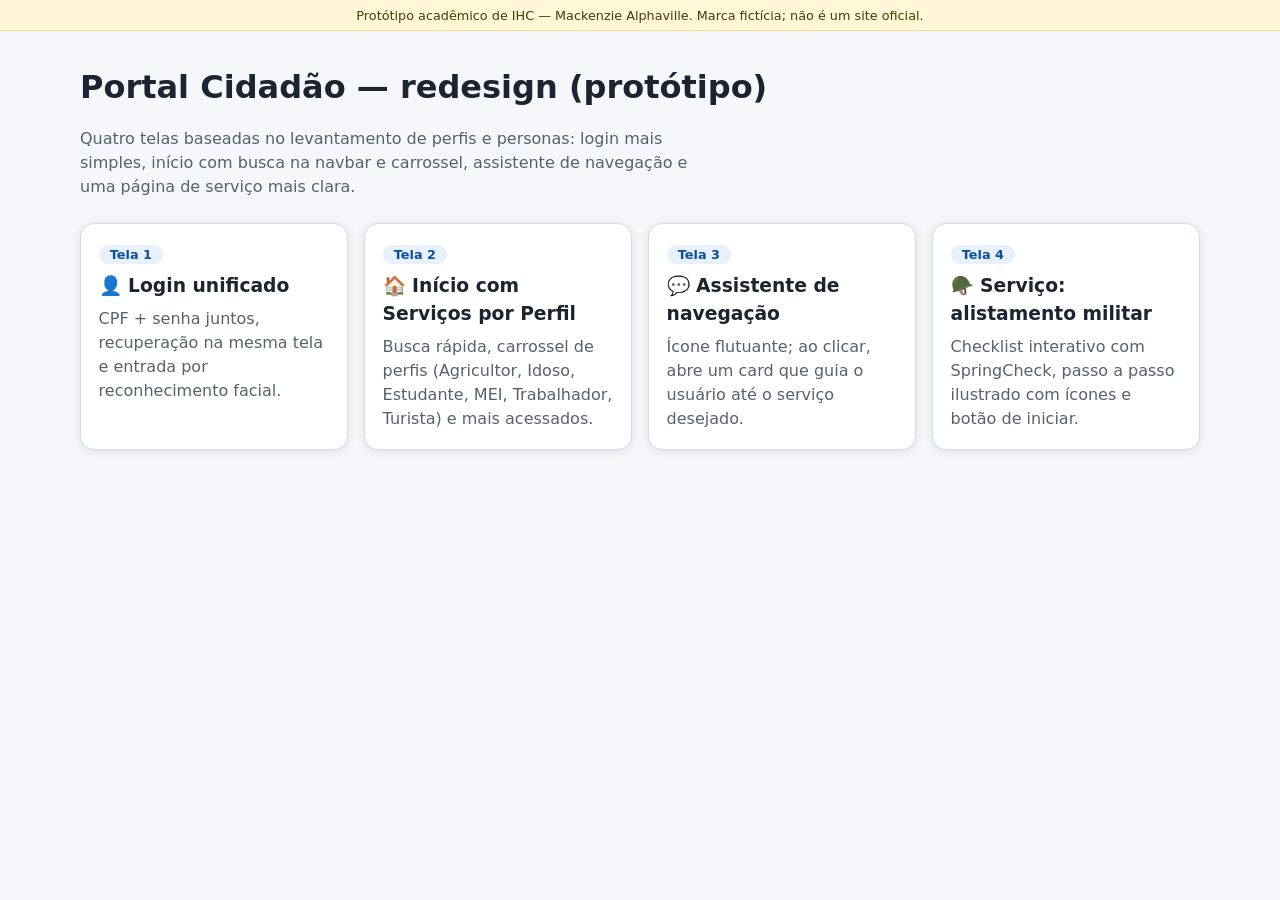
==== portal-cidadao/index.html @ a16ef6d8 "first commit" ====
<!DOCTYPE html>
<html lang="pt-BR">
<head>
<meta charset="utf-8">
<meta name="viewport" content="width=device-width, initial-scale=1">
<title>Protótipo Portal Cidadão — Índice</title>
<link rel="stylesheet" href="css/style.css">
</head>
<body>
<div class="proto-bar" role="note">Protótipo acadêmico de IHC — Mackenzie Alphaville. Marca fictícia; não é um site oficial.</div>
<main class="container section">
  <h1 style="margin:0">Portal Cidadão — redesign (protótipo)</h1>
  <p style="color:var(--muted);max-width:60ch">Quatro telas baseadas no levantamento de perfis e personas: login mais simples, início com busca na navbar e carrossel, assistente de navegação e uma página de serviço mais clara.</p>
  <div class="hub" style="margin-top:1.5rem">
    <a href="login.html" data-tooltip="Acesso unificado com CPF, reconhecimento facial e recuperação em uma só tela"><div class="card"><span class="tag-pill">Tela 1</span><h3>👤 Login unificado</h3><p>CPF + senha juntos, recuperação na mesma tela e entrada por reconhecimento facial.</p></div></a>
    <a href="home.html" data-tooltip="Página inicial com destaques, serviços por perfil (gov.br) e mais acessados"><div class="card"><span class="tag-pill">Tela 2</span><h3>🏠 Início com Serviços por Perfil</h3><p>Busca rápida, carrossel de perfis (Agricultor, Idoso, Estudante, MEI, Trabalhador, Turista) e mais acessados.</p></div></a>
    <a href="home.html?assistente=1" data-tooltip="Assistente virtual flutuante para ajudar o cidadão a achar qualquer serviço"><div class="card"><span class="tag-pill">Tela 3</span><h3>💬 Assistente de navegação</h3><p>Ícone flutuante; ao clicar, abre um card que guia o usuário até o serviço desejado.</p></div></a>
    <a href="alistamento.html" data-tooltip="Página de serviço completa com caixas de confirmação SpringCheck e passo a passo com ícones"><div class="card"><span class="tag-pill">Tela 4</span><h3>🪖 Serviço: alistamento militar</h3><p>Checklist interativo com SpringCheck, passo a passo ilustrado com ícones e botão de iniciar.</p></div></a>
  </div>
</main>
<script src="js/anime.umd.min.js"></script>
<script src="js/main.js"></script>
</body>
</html>
---- portal-cidadao/css/style.css ----
/* Portal Cidadão — protótipo acadêmico de IHC (marca fictícia) */
:root {
  --blue: #0b4ea2;
  --blue-d: #073a7a;
  --blue-l: #e8f0fb;
  --yellow: #f2b705;
  --green: #17784a;
  --ink: #1b2430;
  --muted: #566170;
  --bg: #f5f7fa;
  --card: #ffffff;
  --line: #d5dce6;
  --danger: #b3261e;
  --ok: #17784a;
  --radius: 14px;
  --shadow: 0 2px 10px rgba(16, 32, 64, 0.10);
  --font: system-ui, -apple-system, "Segoe UI", Roboto, Arial, sans-serif;
}

/* Modo escuro moderno e profissional (substitui o alto contraste bruto) */
body.hc {
  --blue: #3b82f6;
  --blue-d: #2563eb;
  --blue-l: rgba(59, 130, 246, 0.16);
  --yellow: #f59e0b;
  --green: #10b981;
  --ink: #e8edf5;
  --muted: #8e9cb2;
  --bg: #0c121e;
  --card: #131b2e;
  --line: #222f46;
  --danger: #f43f5e;
  --ok: #10b981;
  --shadow: 0 4px 20px rgba(0, 0, 0, 0.38);
}

body, .site-header, .card, .panel, .fact, .site-footer, .input, .icon-btn, .btn, .proto-bar, .slide {
  transition: background-color .28s ease, border-color .28s ease, color .28s ease, box-shadow .28s ease;
}

* { box-sizing: border-box; }
html { scroll-behavior: smooth; }
body {
  margin: 0;
  font-family: var(--font);
  color: var(--ink);
  background: var(--bg);
  line-height: 1.5;
  font-size: 1rem;
}
a { color: var(--blue); }
img, svg { max-width: 100%; }
:focus-visible { outline: 3px solid var(--yellow); outline-offset: 2px; border-radius: 4px; }
.sr-only { position: absolute; width: 1px; height: 1px; overflow: hidden; clip: rect(0 0 0 0); white-space: nowrap; }
.skip { position: absolute; left: -999px; top: 0; background: var(--yellow); color: #000; padding: .6rem 1rem; z-index: 100; }
.skip:focus { left: 8px; top: 8px; }
.container { width: min(1120px, 100% - 32px); margin-inline: auto; }

/* Faixa de protótipo */
.proto-bar {
  background: #fff7d6;
  color: #4a3b00;
  font-size: .8rem;
  text-align: center;
  padding: .35rem .75rem;
  border-bottom: 1px solid #ecd98a;
}
body.hc .proto-bar {
  background: #17160c;
  color: #fbbf24;
  border-bottom: 1px solid #362e12;
}

/* Botões */
.btn {
  display: inline-flex;
  align-items: center;
  justify-content: center;
  gap: .5rem;
  min-height: 46px;
  padding: .65rem 1.25rem;
  border-radius: 999px;
  border: 2px solid transparent;
  font: 600 1rem var(--font);
  cursor: pointer;
  text-decoration: none;
  transition: transform .2s cubic-bezier(0.16, 1, 0.3, 1), background .2s ease, box-shadow .2s ease, border-color .2s ease;
}
.btn:active { transform: scale(0.97); }
.btn-primary { background: var(--blue); color: #fff; }
.btn-primary:hover {
  background: var(--blue-d);
  transform: translateY(-1px);
  box-shadow: 0 4px 14px rgba(11, 78, 162, 0.28);
}
body.hc .btn-primary {
  background: linear-gradient(135deg, #2563eb, #1d4ed8);
  color: #ffffff;
  border: 1px solid rgba(255, 255, 255, 0.15);
  box-shadow: 0 4px 14px rgba(37, 99, 235, 0.35);
}
body.hc .btn-primary:hover {
  background: linear-gradient(135deg, #3b82f6, #2563eb);
  box-shadow: 0 6px 18px rgba(37, 99, 235, 0.5);
}

.btn-outline { background: transparent; border-color: var(--blue); color: var(--blue); }
.btn-outline:hover { background: var(--blue-l); }
body.hc .btn-outline { border-color: #3b82f6; color: #60a5fa; }
body.hc .btn-outline:hover { background: var(--blue-l); }
.btn-block { width: 100%; }
.btn[disabled] { opacity: .7; cursor: progress; }
.link-btn { background: none; border: 0; color: var(--blue); font: inherit; text-decoration: underline; cursor: pointer; padding: .25rem 0; }
.icon-btn {
  background: none;
  border: 1px solid var(--line);
  border-radius: 10px;
  min-width: 44px;
  min-height: 44px;
  cursor: pointer;
  color: var(--ink);
  font-size: 1.05rem;
  display: inline-flex;
  align-items: center;
  justify-content: center;
  transition: background .2s ease, border-color .2s ease;
}
.icon-btn:hover { background: var(--blue-l); border-color: var(--blue); }

/* Navbar */
.site-header { background: var(--card); box-shadow: var(--shadow); position: sticky; top: 0; z-index: 50; }
body.hc .site-header {
  background: rgba(19, 27, 46, 0.94);
  backdrop-filter: blur(12px);
  border-bottom: 1px solid var(--line);
}
.nav { display: flex; align-items: center; gap: .75rem; min-height: 68px; }
.brand { display: flex; align-items: center; gap: .5rem; font-weight: 800; font-size: 1.25rem; color: var(--blue); text-decoration: none; letter-spacing: -.02em; }
body.hc .brand { color: #60a5fa; }
.brand-mark { width: 30px; height: 30px; border-radius: 9px; background: linear-gradient(135deg, var(--blue), #2d86e6); position: relative; display: inline-block; }
.brand-mark::after { content: ""; position: absolute; right: -3px; bottom: -3px; width: 12px; height: 12px; border-radius: 50%; background: var(--yellow); border: 2px solid var(--card); }
.nav-search { flex: 1; position: relative; max-width: 560px; margin-inline: auto; }
.nav-search form { display: flex; align-items: center; background: var(--bg); border: 2px solid var(--line); border-radius: 999px; padding: 0 .35rem 0 1rem; transition: border-color .2s ease, background .2s ease; }
.nav-search form:focus-within { border-color: var(--blue); background: var(--card); }
body.hc .nav-search form { background: #0d1424; border-color: #25334c; }
body.hc .nav-search form:focus-within { border-color: var(--blue); background: #10192d; box-shadow: 0 0 0 3px rgba(59, 130, 246, 0.25); }
.nav-search input { flex: 1; border: 0; background: transparent; font: inherit; color: var(--ink); padding: .7rem .25rem; min-width: 0; outline: none; }
.nav-search button { border: 0; background: none; cursor: pointer; font-size: 1.1rem; padding: .4rem .6rem; color: var(--blue); }
body.hc .nav-search button { color: #60a5fa; }
.suggest { position: absolute; left: 0; right: 0; top: calc(100% + 6px); background: var(--card); border: 1px solid var(--line); border-radius: 12px; box-shadow: var(--shadow); list-style: none; margin: 0; padding: .35rem; display: none; z-index: 60; }
.suggest.open { display: block; }
.suggest li a { display: flex; justify-content: space-between; gap: 1rem; padding: .6rem .75rem; border-radius: 8px; text-decoration: none; color: var(--ink); }
.suggest li a:hover, .suggest li a:focus { background: var(--blue-l); }
.suggest small { color: var(--muted); }
.nav-links { display: flex; align-items: center; gap: .35rem; }
.nav-links a.link { padding: .5rem .65rem; color: var(--ink); text-decoration: none; font-weight: 600; border-radius: 8px; }
.nav-links a.link:hover { background: var(--blue-l); }
.menu-toggle, .search-toggle { display: none; }

/* Hero / Home */
.hero { background: linear-gradient(135deg, var(--blue), #1d6fd1); color: #fff; border-radius: var(--radius); padding: 2rem; }
body.hc .hero { background: linear-gradient(135deg, #0d2752, #18447e); border: 1px solid rgba(255, 255, 255, 0.12); }
.section { margin-block: 2rem; }
.section h2 { font-size: 1.35rem; margin: 0 0 1rem; }

/* Carrossel de Destaques */
.carousel {
  position: relative;
  border-radius: var(--radius);
  overflow: hidden;
  box-shadow: var(--shadow);
  background: var(--card);
  container-type: inline-size;
  container-name: carousel;
}
.track {
  display: flex;
  will-change: transform;
}
.slide {
  flex: 0 0 100cqw;
  min-width: 100cqw;
  width: 100cqw;
  padding: 2.25rem 4.5rem 3.25rem 4.5rem;
  color: #fff;
  display: flex;
  flex-direction: column;
  gap: .6rem;
  min-height: 250px;
  justify-content: center;
  box-sizing: border-box;
}
.slide:nth-child(1) { background: linear-gradient(120deg, #0b4ea2, #2d86e6); }
.slide:nth-child(2) { background: linear-gradient(120deg, #13663f, #2fae72); }
.slide:nth-child(3) { background: linear-gradient(120deg, #5a2a9c, #8c5ad8); }
.slide:nth-child(4) { background: linear-gradient(120deg, #a85b00, #e49a1c); }

/* Cores do modo escuro para os slides (elegantes, ricas, sem visual preto e branco de IA) */
body.hc .slide { border: 1px solid rgba(255, 255, 255, 0.1); }
body.hc .slide:nth-child(1) { background: linear-gradient(120deg, #0c2650, #184784); }
body.hc .slide:nth-child(2) { background: linear-gradient(120deg, #0d3826, #165b3e); }
body.hc .slide:nth-child(3) { background: linear-gradient(120deg, #381b61, #53298a); }
body.hc .slide:nth-child(4) { background: linear-gradient(120deg, #572d02, #834606); }

.slide .tag {
  align-self: flex-start;
  background: rgba(255, 255, 255, 0.22);
  padding: .15rem .7rem;
  border-radius: 999px;
  font-size: .8rem;
  font-weight: 700;
  backdrop-filter: blur(4px);
}
.slide h3 { margin: 0; font-size: clamp(1.4rem, 3.5vw, 2rem); }
.slide p { margin: 0; max-width: 52ch; opacity: .95; }
.slide .btn {
  align-self: flex-start;
  background: #fff;
  color: #111;
  margin-top: .4rem;
  box-shadow: 0 4px 14px rgba(0, 0, 0, 0.25);
}
.slide .btn:hover { background: #f0f4f9; transform: translateY(-1px); }

/* Botões do carrossel: setas sem fundo, com destaque e visibilidade alta */
.car-btn {
  position: absolute;
  top: 50%;
  transform: translateY(-50%);
  width: 52px;
  height: 58px;
  border-radius: 8px;
  border: 0;
  background: transparent !important;
  color: #ffffff;
  cursor: pointer;
  display: flex;
  align-items: center;
  justify-content: center;
  z-index: 10;
  padding: 0;
  filter: drop-shadow(0 2px 8px rgba(0, 0, 0, 0.85)) drop-shadow(0 0 4px rgba(0, 0, 0, 0.95));
  transition: transform 0.25s cubic-bezier(0.16, 1, 0.3, 1), filter 0.25s ease, opacity 0.2s ease;
  opacity: 0.92;
}
.car-btn svg {
  width: 38px;
  height: 38px;
  display: block;
  stroke: #ffffff;
  stroke-width: 3;
  fill: none;
  pointer-events: none;
}
.car-btn.prev { left: 0.75rem; }
.car-btn.next { right: 0.75rem; }
.car-btn:hover {
  opacity: 1;
  filter: drop-shadow(0 4px 14px rgba(0, 0, 0, 0.95)) drop-shadow(0 0 14px rgba(255, 255, 255, 0.9));
}
.car-btn.prev:hover { transform: translateY(-50%) translateX(-4px) scale(1.15); }
.car-btn.next:hover { transform: translateY(-50%) translateX(4px) scale(1.15); }
.car-btn:active { transform: translateY(-50%) scale(0.92); }
.car-btn:focus-visible { outline: 2px solid #ffffff; outline-offset: 4px; }

.car-ctrl { position: absolute; inset: auto 0 .75rem 0; display: flex; justify-content: center; align-items: center; gap: .5rem; z-index: 5; }
.dots { display: flex; gap: .4rem; }
.dot { width: 12px; height: 12px; border-radius: 50%; border: 2px solid #fff; background: transparent; cursor: pointer; padding: 0; transition: transform .2s ease, background .2s ease; }
.dot[aria-current="true"] { background: #fff; transform: scale(1.15); }
.car-pause {
  background: rgba(255, 255, 255, .9);
  border: 0;
  border-radius: 999px;
  min-height: 30px;
  padding: 0 .8rem;
  cursor: pointer;
  font-weight: 700;
  font-size: .8rem;
  transition: background .2s ease;
}
body.hc .car-pause {
  background: rgba(19, 27, 46, 0.88);
  color: #e8edf5;
  border: 1px solid rgba(255, 255, 255, 0.15);
  backdrop-filter: blur(8px);
}

.grid { display: grid; gap: 1rem; }
.grid-4 { grid-template-columns: repeat(auto-fit, minmax(200px, 1fr)); }
.card {
  background: var(--card);
  border: 1px solid var(--line);
  border-radius: var(--radius);
  padding: 1.1rem;
  box-shadow: var(--shadow);
}
.svc {
  display: flex;
  gap: .75rem;
  align-items: center;
  text-decoration: none;
  color: var(--ink);
  font-weight: 600;
}
.svc .ico {
  width: 42px;
  height: 42px;
  border-radius: 12px;
  background: var(--blue-l);
  display: grid;
  place-items: center;
  font-size: 1.3rem;
  flex: none;
  transition: transform 0.25s cubic-bezier(0.16, 1, 0.3, 1);
}
.svc:hover {
  border-color: var(--blue);
  transform: translateY(-3px);
  box-shadow: 0 8px 24px rgba(11, 78, 162, 0.12);
}
body.hc .svc:hover {
  box-shadow: 0 8px 24px rgba(59, 130, 246, 0.22);
}
.svc:hover .ico {
  transform: scale(1.12);
}
.hl { animation: pulse 1.2s ease 3; }
@keyframes pulse { 0%, 100% { box-shadow: 0 0 0 0 rgba(242, 183, 5, 0); } 50% { box-shadow: 0 0 0 8px rgba(242, 183, 5, .75); } }

/* Footer */
.site-footer { background: #0a2547; color: #fff; margin-top: 3rem; padding: 2rem 0 1rem; }
body.hc .site-footer { background: #080c14; border-top: 1px solid var(--line); color: #e8edf5; }
.f-grid { display: grid; grid-template-columns: 1.3fr repeat(3, 1fr); gap: 1.5rem; }
.f-brand p { opacity: .85; font-size: .9rem; max-width: 30ch; }
.f-col summary { font-weight: 700; cursor: pointer; list-style: none; padding: .4rem 0; }
.f-col summary::-webkit-details-marker { display: none; }
.f-col ul { list-style: none; margin: .25rem 0 0; padding: 0; }
.f-col a { color: #dbe7fa; text-decoration: none; display: inline-block; padding: .25rem 0; }
.f-col a:hover { text-decoration: underline; color: #fff; }
body.hc .f-col a { color: #94a3b8; }
body.hc .f-col a:hover { color: #60a5fa; }
.f-bottom { border-top: 1px solid rgba(255, 255, 255, .2); margin-top: 1.5rem; padding-top: 1rem; display: flex; flex-wrap: wrap; justify-content: space-between; gap: .5rem; font-size: .85rem; opacity: .9; }
body.hc .f-bottom { border-top-color: var(--line); color: var(--muted); }

/* =========================================================================
   Login Revamp (Figma/Dribbble Split Canvas - Baseado na Referência)
   ========================================================================= */
.login-page-wrap {
  min-height: calc(100vh - 85px);
  display: flex;
  align-items: center;
  justify-content: center;
  padding: 2rem 1.25rem;
  background: var(--bg);
}

.login-split-card {
  width: min(1080px, 100%);
  min-height: 640px;
  background: var(--card);
  border-radius: 28px;
  border: 1.5px solid var(--line);
  box-shadow: 0 24px 60px -15px rgba(15, 23, 42, 0.12), 0 4px 16px rgba(0, 0, 0, 0.04);
  display: grid;
  grid-template-columns: 1fr 1.08fr;
  overflow: hidden;
  position: relative;
  animation: cardSmoothFade 0.5s cubic-bezier(0.16, 1, 0.3, 1) both;
}

body.hc .login-split-card {
  background: #111a2e;
  border-color: #222f46;
  box-shadow: 0 24px 60px rgba(0, 0, 0, 0.6);
}

/* Coluna Esquerda: Formulário Limpo e Humano */
.login-form-pane {
  padding: 3rem 3.5rem;
  display: flex;
  flex-direction: column;
  justify-content: center;
}

.login-brand-badge {
  display: inline-flex;
  align-items: center;
  gap: 0.5rem;
  font-size: 0.88rem;
  font-weight: 700;
  color: var(--ink);
  margin-bottom: 1.25rem;
}

.brand-dot {
  width: 10px;
  height: 10px;
  border-radius: 50%;
  background: var(--blue);
  box-shadow: 0 0 0 3px var(--blue-l);
}
body.hc .brand-dot {
  background: #38bdf8;
  box-shadow: 0 0 0 3px rgba(56, 189, 248, 0.25);
}

.login-main-title {
  font-size: clamp(2rem, 3.2vw, 2.5rem);
  font-weight: 800;
  line-height: 1.15;
  letter-spacing: -0.035em;
  color: var(--ink);
  margin: 0 0 0.45rem;
}

.login-sub-title {
  color: var(--muted);
  font-size: 0.94rem;
  margin: 0 0 1.75rem;
  line-height: 1.45;
}

.login-remember-row {
  display: flex;
  justify-content: space-between;
  align-items: center;
  flex-wrap: wrap;
  gap: 0.75rem;
  margin: 1.15rem 0 1.4rem;
  font-size: 0.88rem;
}

.remember-box {
  display: inline-flex;
  align-items: center;
  gap: 0.55rem;
  cursor: pointer;
  user-select: none;
  color: var(--ink);
  font-weight: 500;
}

.remember-box input[type="checkbox"] {
  position: absolute;
  opacity: 0;
  width: 1px;
  height: 1px;
}

.custom-chk {
  width: 20px;
  height: 20px;
  border-radius: 6px;
  border: 1.5px solid var(--line);
  background: var(--card);
  display: grid;
  place-items: center;
  color: transparent;
  transition: all 0.16s ease;
}

.custom-chk svg {
  width: 14px;
  height: 14px;
}

.remember-box input[type="checkbox"]:checked + .custom-chk {
  background: var(--blue);
  border-color: var(--blue);
  color: #ffffff;
}

body.hc .remember-box input[type="checkbox"]:checked + .custom-chk {
  background: #2563eb;
  border-color: #2563eb;
}

.forgot-link {
  color: var(--blue);
  font-weight: 600;
  font-size: 0.88rem;
  text-decoration: none;
  background: none;
  border: 0;
  padding: 0;
  cursor: pointer;
}
.forgot-link:hover {
  text-decoration: underline;
}
body.hc .forgot-link {
  color: #60a5fa;
}

.btn-login-submit {
  min-height: 50px;
  border-radius: 12px;
  font-size: 1rem;
  font-weight: 700;
  background: linear-gradient(135deg, var(--blue), var(--blue-d));
  color: #ffffff;
  box-shadow: 0 4px 14px rgba(11, 78, 162, 0.28);
  transition: transform .2s ease, box-shadow .2s ease;
}
.btn-login-submit:hover {
  transform: translateY(-2px);
  box-shadow: 0 8px 22px rgba(11, 78, 162, 0.38);
}
body.hc .btn-login-submit {
  background: linear-gradient(135deg, #2563eb, #1d4ed8);
  box-shadow: 0 4px 18px rgba(37, 99, 235, 0.4);
}

.btn-facial-opt {
  min-height: 48px;
  border-radius: 12px;
  border: 1.5px solid var(--line);
  background: var(--bg);
  display: flex;
  align-items: center;
  justify-content: center;
  gap: 0.6rem;
  font-size: 0.92rem;
  font-weight: 600;
  color: var(--ink);
  transition: border-color .2s ease, transform .2s ease;
}
.btn-facial-opt:hover {
  border-color: var(--blue);
  transform: translateY(-1px);
}
body.hc .btn-facial-opt {
  background: #0f172a;
  border-color: #222f46;
}
body.hc .btn-facial-opt:hover {
  border-color: #38bdf8;
}

.login-signup-prompt {
  text-align: center;
  font-size: 0.88rem;
  color: var(--muted);
  margin-top: 1.75rem;
}
.login-signup-prompt a {
  font-weight: 700;
  text-decoration: none;
}
.login-signup-prompt a:hover {
  text-decoration: underline;
}

/* Coluna Direita: Painel Visual com Ilustração (Inspirado na Referência) */
.login-visual-pane {
  background: linear-gradient(145deg, #4f46e5 0%, #3b82f6 52%, #2563eb 100%);
  margin: 12px;
  border-radius: 22px;
  position: relative;
  overflow: hidden;
  display: flex;
  flex-direction: column;
  align-items: center;
  justify-content: center;
  padding: 2.5rem 1.5rem;
  color: #ffffff;
  box-shadow: inset 0 0 0 1px rgba(255, 255, 255, 0.15);
}

body.hc .login-visual-pane {
  background: linear-gradient(145deg, #1e1b4b 0%, #1e3a8a 55%, #0f172a 100%);
  box-shadow: inset 0 0 0 1px rgba(255, 255, 255, 0.08);
}

/* Nuvens orgânicas de fundo */
.cloud {
  position: absolute;
  background: rgba(255, 255, 255, 0.94);
  border-radius: 999px;
  filter: drop-shadow(0 6px 16px rgba(0, 0, 0, 0.08));
  pointer-events: none;
}
.cloud::before, .cloud::after {
  content: "";
  position: absolute;
  background: inherit;
  border-radius: 50%;
}

.cloud-top-left {
  top: 6%;
  left: -20px;
  width: 140px;
  height: 48px;
  animation: cloudFloat 6s ease-in-out infinite alternate;
}
.cloud-top-left::before {
  width: 60px;
  height: 60px;
  top: -24px;
  left: 25px;
}
.cloud-top-left::after {
  width: 44px;
  height: 44px;
  top: -16px;
  left: 65px;
}

.cloud-top-right {
  top: 4%;
  right: -30px;
  width: 170px;
  height: 54px;
  animation: cloudFloat 7s ease-in-out infinite alternate-reverse;
}
.cloud-top-right::before {
  width: 70px;
  height: 70px;
  top: -30px;
  right: 40px;
}
.cloud-top-right::after {
  width: 50px;
  height: 50px;
  top: -18px;
  right: 85px;
}

.cloud-bottom {
  bottom: -20px;
  right: 15px;
  width: 220px;
  height: 65px;
  animation: cloudFloat 8s ease-in-out infinite alternate;
}
.cloud-bottom::before {
  width: 90px;
  height: 90px;
  top: -38px;
  left: 45px;
}

@keyframes cloudFloat {
  0% { transform: translateY(0); }
  100% { transform: translateY(8px); }
}

/* Balão flutuante de confirmação (Checkmark) */
.float-bubble {
  position: absolute;
  top: 15%;
  left: 12%;
  background: #ffffff;
  width: 64px;
  height: 52px;
  border-radius: 26px 26px 26px 8px;
  display: grid;
  place-items: center;
  box-shadow: 0 12px 28px rgba(0, 0, 0, 0.22);
  z-index: 10;
  animation: floatUp 3.4s ease-in-out infinite alternate;
}

.bubble-check-icon {
  width: 32px;
  height: 32px;
  color: #6366f1;
}

@keyframes floatUp {
  0% { transform: translateY(0) rotate(0deg); }
  100% { transform: translateY(-10px) rotate(-2deg); }
}

/* Cadeado flutuante */
.float-padlock {
  position: absolute;
  right: 11%;
  top: 42%;
  width: 60px;
  z-index: 10;
  filter: drop-shadow(0 14px 26px rgba(0, 0, 0, 0.25));
  animation: floatDown 3.8s ease-in-out infinite alternate;
}

@keyframes floatDown {
  0% { transform: translateY(0) rotate(0deg); }
  100% { transform: translateY(12px) rotate(3deg); }
}

/* Cena Central: Smartphone + Personagem */
.phone-character-scene {
  position: relative;
  width: 320px;
  height: 440px;
  display: flex;
  align-items: center;
  justify-content: center;
  margin-block: auto;
}

/* Smartphone Mockup */
.mock-phone {
  width: 200px;
  height: 390px;
  background: #0f172a;
  border: 7px solid #1e293b;
  border-radius: 34px;
  box-shadow: 0 25px 50px -10px rgba(0, 0, 0, 0.45), 0 0 0 1px rgba(255, 255, 255, 0.12);
  position: relative;
  overflow: hidden;
  display: flex;
  flex-direction: column;
  z-index: 2;
  margin-left: 50px;
}

.phone-notch {
  width: 100%;
  height: 20px;
  display: flex;
  align-items: center;
  justify-content: center;
  gap: 6px;
  padding-top: 4px;
  background: #0f172a;
}
.phone-cam {
  width: 7px;
  height: 7px;
  border-radius: 50%;
  background: #334155;
}
.phone-speaker {
  width: 32px;
  height: 3.5px;
  border-radius: 99px;
  background: #334155;
}

.phone-screen {
  flex: 1;
  background: linear-gradient(160deg, #ec4899 0%, #a855f7 50%, #6366f1 100%);
  display: flex;
  flex-direction: column;
  padding: 0.6rem 0.8rem;
  color: #ffffff;
  position: relative;
}

.phone-status-bar {
  display: flex;
  justify-content: space-between;
  font-size: 0.68rem;
  font-weight: 700;
  opacity: 0.85;
}

.phone-app-header {
  display: flex;
  justify-content: space-between;
  align-items: center;
  margin-top: 0.5rem;
}
.gov-pill {
  font-size: 0.68rem;
  font-weight: 800;
  background: rgba(255, 255, 255, 0.25);
  padding: 0.1rem 0.5rem;
  border-radius: 99px;
}
.menu-dots {
  font-size: 0.8rem;
  letter-spacing: 2px;
}

/* Biometria no celular */
.phone-biometric-display {
  flex: 1;
  display: flex;
  flex-direction: column;
  align-items: center;
  justify-content: center;
  text-align: center;
}

.sensor-brackets {
  width: 82px;
  height: 82px;
  border: 2px dashed rgba(255, 255, 255, 0.5);
  border-radius: 22px;
  display: grid;
  place-items: center;
  position: relative;
  background: rgba(255, 255, 255, 0.12);
  box-shadow: 0 0 25px rgba(255, 255, 255, 0.25);
}

.sensor-radar {
  position: absolute;
  inset: -8px;
  border-radius: 26px;
  border: 2px solid rgba(255, 255, 255, 0.4);
  animation: radarPing 2.2s cubic-bezier(0, 0, 0.2, 1) infinite;
  pointer-events: none;
}

@keyframes radarPing {
  0% { transform: scale(0.9); opacity: 0.8; }
  100% { transform: scale(1.35); opacity: 0; }
}

.fingerprint-svg {
  width: 48px;
  height: 48px;
  color: #ffffff;
}

.sensor-progress-wrap {
  width: 90px;
  height: 5px;
  background: rgba(255, 255, 255, 0.3);
  border-radius: 99px;
  margin: 1.1rem 0 0.5rem;
  overflow: hidden;
}
.sensor-progress-fill {
  width: 65%;
  height: 100%;
  background: #ffffff;
  border-radius: 99px;
}

.sensor-prompt {
  font-size: 0.65rem;
  margin: 0;
  opacity: 0.9;
  line-height: 1.25;
}

/* Personagem Vetorial interagindo com o celular */
.character-vector {
  position: absolute;
  left: 0;
  bottom: 0;
  width: 195px;
  height: 275px;
  z-index: 4;
  filter: drop-shadow(0 15px 25px rgba(0, 0, 0, 0.3));
  pointer-events: none;
  animation: characterHover 3.4s ease-in-out infinite alternate;
}

@keyframes characterHover {
  0% { transform: translateY(0); }
  100% { transform: translateY(-6px); }
}

.visual-security-badge {
  position: absolute;
  bottom: 14px;
  background: rgba(15, 23, 42, 0.38);
  backdrop-filter: blur(8px);
  border: 1px solid rgba(255, 255, 255, 0.18);
  padding: 0.35rem 0.9rem;
  border-radius: 999px;
  font-size: 0.76rem;
  font-weight: 600;
  color: #ffffff;
  letter-spacing: 0.02em;
}

@media (max-width: 960px) {
  .login-split-card {
    grid-template-columns: 1fr;
    max-width: 520px;
  }
  .login-visual-pane {
    display: none;
  }
  .login-form-pane {
    padding: 2.25rem 1.75rem;
  }
}

/* Modal */
.modal { position: fixed; inset: 0; background: rgba(5, 15, 35, .6); display: none; place-items: center; z-index: 200; padding: 1rem; }
.modal.open { display: grid; }
.modal-box { background: var(--card); border-radius: 20px; padding: 1.5rem; width: min(420px, 100%); text-align: center; }
body.hc .modal-box { border: 1px solid var(--line); }
.face { width: 150px; height: 150px; border-radius: 50%; margin: 1rem auto; border: 4px dashed var(--blue); display: grid; place-items: center; font-size: 3.5rem; position: relative; overflow: hidden; }
.face.scan::after { content: ""; position: absolute; left: 0; right: 0; height: 4px; background: var(--yellow); animation: scan 1.4s ease-in-out infinite; }
.face.done { border-style: solid; border-color: var(--ok); }
@keyframes scan { 0% { top: 0; } 50% { top: 100%; } 100% { top: 0; } }

/* Assistente */
.fab { position: fixed; right: 18px; bottom: 18px; width: 60px; height: 60px; border-radius: 50%; border: 0; background: var(--blue); color: #fff; font-size: 1.6rem; cursor: pointer; box-shadow: 0 6px 20px rgba(0, 0, 0, .3); z-index: 150; transition: transform .2s ease, background .2s ease; }
.fab:hover { background: var(--blue-d); transform: scale(1.06); }
body.hc .fab { background: linear-gradient(135deg, #2563eb, #1d4ed8); color: #fff; box-shadow: 0 6px 24px rgba(0, 0, 0, .5); }
.assist { position: fixed; right: 18px; bottom: 90px; width: min(360px, 100% - 36px); max-height: min(560px, calc(100vh - 120px)); background: var(--card); border: 1px solid var(--line); border-radius: 18px; box-shadow: 0 10px 36px rgba(0, 0, 0, .28); display: none; flex-direction: column; z-index: 150; overflow: hidden; }
.assist.open { display: flex; }
.assist-head { background: var(--blue); color: #fff; padding: .8rem 1rem; display: flex; justify-content: space-between; align-items: center; }
body.hc .assist-head { background: #1a253d; border-bottom: 1px solid var(--line); color: #ffffff; }
.assist-head strong { display: block; }
.assist-head small { opacity: .85; }
.assist-head button { background: none; border: 0; color: inherit; font-size: 1.3rem; cursor: pointer; min-width: 40px; min-height: 40px; }
.assist-body { padding: 1rem; overflow: auto; flex: 1; display: flex; flex-direction: column; gap: .6rem; }
.bubble { padding: .6rem .85rem; border-radius: 14px; max-width: 90%; font-size: .95rem; }
.bubble.bot { background: var(--blue-l); align-self: flex-start; }
.bubble.me { background: var(--blue); color: #fff; align-self: flex-end; }
body.hc .bubble.bot { background: #1c2740; color: #e8edf5; }
body.hc .bubble.me { background: #2563eb; color: #fff; }
.chips { display: flex; flex-wrap: wrap; gap: .4rem; }
.chip { border: 1.5px solid var(--blue); background: var(--card); color: var(--blue); border-radius: 999px; padding: .35rem .8rem; font: 600 .85rem var(--font); cursor: pointer; }
.chip:hover { background: var(--blue-l); }
body.hc .chip { border-color: #3b82f6; color: #60a5fa; }
body.hc .chip:hover { background: var(--blue-l); }
.assist-form { display: flex; gap: .4rem; padding: .7rem; border-top: 1px solid var(--line); }
.assist-form input { flex: 1; min-width: 0; }
body.hc .assist-form input { background: #0d1424; border-color: var(--line); color: var(--ink); }
.assist-note { font-size: .72rem; color: var(--muted); padding: 0 .8rem .6rem; }

/* Serviço (Alistamento) */
.crumbs { font-size: .88rem; color: var(--muted); padding: 1rem 0 .25rem; }
.crumbs a { color: var(--muted); }
.svc-head { display: flex; flex-wrap: wrap; gap: 1rem; justify-content: space-between; align-items: flex-start; margin-bottom: 1rem; }
.svc-head h1 { margin: .25rem 0; font-size: clamp(1.5rem, 3.5vw, 2.1rem); line-height: 1.2; }
.tags { display: flex; gap: .4rem; flex-wrap: wrap; }
.tag-pill { background: var(--blue-l); color: var(--blue); border-radius: 999px; padding: .15rem .7rem; font-size: .8rem; font-weight: 700; }
body.hc .tag-pill { background: var(--blue-l); color: #60a5fa; border: 1px solid rgba(59, 130, 246, 0.25); }
.svc-layout { display: grid; grid-template-columns: 1fr 300px; gap: 1.5rem; align-items: start; }
.facts { display: grid; grid-template-columns: repeat(auto-fit, minmax(190px, 1fr)); gap: .75rem; }
.fact { background: var(--card); border: 1px solid var(--line); border-radius: 12px; padding: .9rem; }
.fact span { display: block; font-size: .8rem; color: var(--muted); font-weight: 700; text-transform: uppercase; letter-spacing: .03em; }
.fact strong { font-size: 1.05rem; }
.panel { background: var(--card); border: 1px solid var(--line); border-radius: var(--radius); padding: 1.25rem; margin-top: 1rem; }
.panel h2 { margin: 0 0 .75rem; font-size: 1.15rem; }
.check-list { list-style: none; margin: 0; padding: 0; display: grid; gap: .4rem; }
.check-list label { display: flex; gap: .6rem; align-items: flex-start; padding: .55rem .7rem; border: 1px solid var(--line); border-radius: 10px; cursor: pointer; }
.check-list input { width: 20px; height: 20px; margin-top: .1rem; accent-color: var(--blue); }
body.hc .check-list input { accent-color: #3b82f6; }
.progress { height: 8px; background: var(--line); border-radius: 99px; overflow: hidden; margin: .5rem 0 1rem; }
.progress i { display: block; height: 100%; width: 0; background: var(--green); transition: width .3s; }
.steps { list-style: none; margin: 0; padding: 0; counter-reset: s; }
.steps li { counter-increment: s; display: flex; gap: .8rem; padding: .7rem 0; border-bottom: 1px solid var(--line); }
.steps li:last-child { border: 0; }
.steps li::before { content: counter(s); flex: none; width: 32px; height: 32px; border-radius: 50%; background: var(--blue); color: #fff; display: grid; place-items: center; font-weight: 700; }
body.hc .steps li::before { color: #fff; background: #2563eb; }
.acc button { width: 100%; text-align: left; background: none; border: 0; border-bottom: 1px solid var(--line); padding: .9rem 0; font: 600 1rem var(--font); color: var(--ink); cursor: pointer; display: flex; justify-content: space-between; gap: 1rem; }
.acc button::after { content: "+"; font-size: 1.3rem; line-height: 1; }
.acc button[aria-expanded="true"]::after { content: "–"; }
.acc .pane { display: none; padding: .75rem 0; color: var(--muted); }
.acc .pane.open { display: block; }
.aside-box { position: sticky; top: 90px; }
.aside-box ul { list-style: none; margin: 0; padding: 0; }
.aside-box li a { display: block; padding: .6rem 0; border-bottom: 1px solid var(--line); text-decoration: none; }
.cta-bar { display: none; }
.notice { background: #fff7d6; border: 1px solid #ecd98a; color: #4a3b00; border-radius: 10px; padding: .7rem .9rem; font-size: .88rem; margin-top: 1rem; }
body.hc .notice { background: #17150c; color: #fbbf24; border-color: #383014; }
.toast { position: fixed; left: 50%; bottom: 90px; transform: translateX(-50%); background: #1b2430; color: #fff; padding: .7rem 1.1rem; border-radius: 10px; z-index: 300; display: none; max-width: 90%; }
body.hc .toast { background: #1e293b; border: 1px solid #334155; color: #f8fafc; }
.toast.show { display: block; }

/* Hub */
.hub { display: grid; gap: 1rem; grid-template-columns: repeat(auto-fit, minmax(240px, 1fr)); }
.hub a { display: block; text-decoration: none; color: var(--ink); }
.hub .card:hover { border-color: var(--blue); transform: translateY(-3px); box-shadow: 0 8px 24px rgba(11, 78, 162, 0.12); }
body.hc .hub .card:hover { box-shadow: 0 8px 24px rgba(59, 130, 246, 0.22); }
.hub .card { transition: .2s; height: 100%; }
.hub h3 { margin: .4rem 0; }
.hub p { color: var(--muted); margin: 0; }

/* =========================================================================
   Animações sutis e dinâmicas nas telas (exceto tela de login)
   ========================================================================= */
@keyframes screenEntrance {
  0% {
    opacity: 0;
    transform: translateY(14px);
  }
  100% {
    opacity: 1;
    transform: translateY(0);
  }
}

@keyframes cardSmoothFade {
  0% {
    opacity: 0;
    transform: translateY(12px) scale(0.988);
  }
  100% {
    opacity: 1;
    transform: translateY(0) scale(1);
  }
}

body:not([data-page="login"]) main.container,
body:not([data-page="login"]) main#conteudo {
  animation: screenEntrance 0.65s cubic-bezier(0.16, 1, 0.3, 1) both;
}

body:not([data-page="login"]) .section {
  animation: screenEntrance 0.65s cubic-bezier(0.16, 1, 0.3, 1) both;
}

body:not([data-page="login"]) .carousel,
body:not([data-page="login"]) .svc-head {
  animation: screenEntrance 0.7s cubic-bezier(0.16, 1, 0.3, 1) both;
}

body:not([data-page="login"]) .grid .card,
body:not([data-page="login"]) .hub .card,
body:not([data-page="login"]) .facts .fact,
body:not([data-page="login"]) .panel {
  animation: cardSmoothFade 0.55s cubic-bezier(0.16, 1, 0.3, 1) both;
}

/* Efeito sutil de cascata para suavidade e dinamismo */
body:not([data-page="login"]) .grid .card:nth-child(1),
body:not([data-page="login"]) .hub a:nth-child(1) .card,
body:not([data-page="login"]) .facts .fact:nth-child(1) { animation-delay: 0.04s; }

body:not([data-page="login"]) .grid .card:nth-child(2),
body:not([data-page="login"]) .hub a:nth-child(2) .card,
body:not([data-page="login"]) .facts .fact:nth-child(2) { animation-delay: 0.08s; }

body:not([data-page="login"]) .grid .card:nth-child(3),
body:not([data-page="login"]) .hub a:nth-child(3) .card,
body:not([data-page="login"]) .facts .fact:nth-child(3) { animation-delay: 0.12s; }

body:not([data-page="login"]) .grid .card:nth-child(4),
body:not([data-page="login"]) .hub a:nth-child(4) .card,
body:not([data-page="login"]) .facts .fact:nth-child(4) { animation-delay: 0.16s; }

body:not([data-page="login"]) .grid .card:nth-child(5),
body:not([data-page="login"]) .hub a:nth-child(5) .card,
body:not([data-page="login"]) .facts .fact:nth-child(5) { animation-delay: 0.20s; }

body:not([data-page="login"]) .grid .card:nth-child(6),
body:not([data-page="login"]) .hub a:nth-child(6) .card,
body:not([data-page="login"]) .facts .fact:nth-child(6) { animation-delay: 0.24s; }

/* Responsivo */
/* =========================================================================
   React Bits: SpringCheck Component Styles
   ========================================================================= */
.spring-check {
  --sc-ink: var(--ink, #1b2430);
  --sc-fill: var(--blue, #0b4ea2);
  --sc-check: #ffffff;
  --sc-box: 26px;
  --sc-radius: 8px;
  --sc-font: 16px;
  --sc-ring: 2px;
  --sc-gap: 12px;
  --sc-row: 44px;
  --sc-rule: 1.5px;
  --sc-origin: left center;
  --sc-ease-out: cubic-bezier(0.23, 1, 0.32, 1);

  display: inline-flex;
  align-items: center;
  gap: var(--sc-gap);
  min-height: var(--sc-row);
  margin: 0;
  padding: 0;
  border: 0;
  background: none;
  color: var(--sc-ink);
  font-family: inherit;
  font-size: var(--sc-font);
  font-weight: 600;
  line-height: 1.3;
  letter-spacing: -0.01em;
  text-align: left;
  cursor: pointer;
  user-select: none;
  -webkit-user-select: none;
  -webkit-touch-callout: none;
  -webkit-tap-highlight-color: transparent;
  touch-action: manipulation;
  outline: none;
}

body.hc .spring-check {
  --sc-ink: var(--ink, #e8edf5);
  --sc-fill: #38bdf8;
  --sc-check: #0a1120;
}

.spring-check:disabled {
  opacity: 0.5;
  cursor: not-allowed;
}

.spring-check__press {
  flex: none;
  width: var(--sc-box);
  height: var(--sc-box);
  border-radius: var(--sc-radius);
  transition: transform 160ms var(--sc-ease-out);
}

.spring-check[data-pressed] .spring-check__press {
  transform: scale(0.92);
}

.spring-check:focus-visible .spring-check__press {
  outline: 2px solid color-mix(in srgb, var(--sc-fill) 60%, transparent);
  outline-offset: 3px;
}

.spring-check__box {
  position: relative;
  display: grid;
  place-items: center;
  width: 100%;
  height: 100%;
  border-radius: inherit;
  overflow: hidden;
  transform-origin: center;
  background: var(--card);
}

.spring-check__ring {
  position: absolute;
  inset: 0;
  border-radius: inherit;
  box-shadow: inset 0 0 0 var(--sc-ring) var(--line);
  opacity: 0.85;
  transition: opacity 120ms ease, box-shadow 120ms ease;
}

@media (hover: hover) and (pointer: fine) {
  .spring-check:not(:disabled):hover .spring-check__ring {
    box-shadow: inset 0 0 0 var(--sc-ring) var(--sc-fill);
    opacity: 1;
  }
}

.spring-check__fill {
  position: absolute;
  inset: 0;
  border-radius: inherit;
  background: var(--sc-fill);
  transform-origin: center;
  transform: scale(0);
}

.spring-check__tick {
  position: relative;
  width: 68%;
  height: 68%;
  overflow: visible;
  fill: none;
  stroke: var(--sc-check);
  stroke-width: 2.6;
  stroke-linecap: round;
  stroke-linejoin: round;
  stroke-dasharray: 1;
  stroke-dashoffset: 1;
}

.spring-check__label {
  position: relative;
  display: inline-block;
}

.spring-check__word {
  display: inline-block;
  transition: opacity 160ms ease;
}

.spring-check__rule {
  position: absolute;
  left: 0;
  right: 0;
  top: 50%;
  height: var(--sc-rule);
  border-radius: 2px;
  background: currentColor;
  transform-origin: var(--sc-origin);
  transform: scaleX(0);
  pointer-events: none;
}

/* =========================================================================
   Checklist cards com SpringCheck e identificação visual
   ========================================================================= */
.checklist-card {
  display: flex;
  gap: 1rem;
  align-items: flex-start;
  padding: 0.85rem 1.1rem;
  background: var(--card);
  border: 1.5px solid var(--line);
  border-radius: 14px;
  transition: border-color .2s ease, transform .2s ease, box-shadow .2s ease;
  position: relative;
}
.checklist-card:hover {
  border-color: var(--blue);
  box-shadow: 0 4px 16px rgba(11, 78, 162, 0.08);
}
body.hc .checklist-card:hover {
  border-color: #38bdf8;
  box-shadow: 0 4px 16px rgba(56, 189, 248, 0.15);
}
.checklist-card.is-checked {
  background: var(--blue-l);
  border-color: rgba(11, 78, 162, 0.35);
}
body.hc .checklist-card.is-checked {
  background: rgba(56, 189, 248, 0.08);
  border-color: rgba(56, 189, 248, 0.35);
}
.checklist-icon-box {
  width: 44px;
  height: 44px;
  border-radius: 12px;
  background: var(--blue-l);
  display: grid;
  place-items: center;
  font-size: 1.45rem;
  flex: none;
  margin-top: 2px;
  box-shadow: 0 2px 6px rgba(0,0,0,0.06);
}
body.hc .checklist-icon-box {
  background: rgba(59, 130, 246, 0.18);
  border: 1px solid rgba(59, 130, 246, 0.3);
}
.checklist-main {
  flex: 1;
  min-width: 0;
}
.checklist-hint {
  display: flex;
  flex-wrap: wrap;
  align-items: center;
  gap: 0.5rem;
  margin-top: 0.2rem;
  font-size: 0.84rem;
  color: var(--muted);
}
.doc-pill {
  display: inline-flex;
  align-items: center;
  gap: 0.3rem;
  font-size: 0.76rem;
  font-weight: 700;
  padding: 0.15rem 0.55rem;
  border-radius: 999px;
  background: rgba(11, 78, 162, 0.1);
  color: var(--blue);
}
body.hc .doc-pill {
  background: rgba(56, 189, 248, 0.18);
  color: #38bdf8;
}

/* =========================================================================
   Passo a Passo com ícones de reconhecimento
   ========================================================================= */
.steps-revamp {
  list-style: none;
  margin: 0;
  padding: 0;
  display: grid;
  gap: 0.85rem;
}
.step-item {
  display: flex;
  gap: 1.15rem;
  align-items: flex-start;
  padding: 1.1rem;
  border-radius: 14px;
  border: 1.5px solid var(--line);
  background: var(--card);
  transition: transform .2s ease, border-color .2s ease, box-shadow .2s ease;
  position: relative;
}
.step-item:hover {
  border-color: var(--blue);
  box-shadow: 0 6px 20px rgba(11, 78, 162, 0.09);
  transform: translateY(-2px);
}
body.hc .step-item:hover {
  border-color: #38bdf8;
  box-shadow: 0 6px 20px rgba(56, 189, 248, 0.18);
}
.step-visual-col {
  display: flex;
  flex-direction: column;
  align-items: center;
  gap: 0.35rem;
  flex: none;
}
.step-badge-num {
  width: 26px;
  height: 26px;
  border-radius: 50%;
  background: var(--blue);
  color: #fff;
  display: grid;
  place-items: center;
  font-size: 0.8rem;
  font-weight: 800;
}
body.hc .step-badge-num {
  background: #2563eb;
}
.step-icon-avatar {
  width: 48px;
  height: 48px;
  border-radius: 14px;
  background: var(--blue-l);
  display: grid;
  place-items: center;
  font-size: 1.6rem;
  box-shadow: 0 2px 8px rgba(0,0,0,0.06);
}
body.hc .step-icon-avatar {
  background: rgba(59, 130, 246, 0.18);
  border: 1px solid rgba(59, 130, 246, 0.3);
}
.step-info-col {
  flex: 1;
  min-width: 0;
}
.step-header-row {
  display: flex;
  align-items: center;
  justify-content: space-between;
  flex-wrap: wrap;
  gap: 0.5rem;
  margin-bottom: 0.25rem;
}
.step-title {
  margin: 0;
  font-size: 1.05rem;
  font-weight: 700;
  color: var(--ink);
}
.step-tag {
  font-size: 0.76rem;
  font-weight: 700;
  padding: 0.15rem 0.6rem;
  border-radius: 999px;
  background: rgba(23, 120, 74, 0.12);
  color: var(--ok);
}
body.hc .step-tag {
  background: rgba(16, 185, 129, 0.18);
  color: #10b981;
}
.step-desc {
  color: var(--muted);
  font-size: 0.92rem;
  margin: 0 0 0.45rem;
  line-height: 1.45;
}
.step-doc-box {
  display: inline-flex;
  align-items: center;
  gap: 0.4rem;
  font-size: 0.82rem;
  background: var(--bg);
  border: 1px dashed var(--line);
  padding: 0.3rem 0.65rem;
  border-radius: 8px;
  color: var(--ink);
}
body.hc .step-doc-box {
  background: #0f172a;
  border-color: #334155;
}

/* =========================================================================
   Universal Tooltip System
   ========================================================================= */
[data-tooltip] {
  cursor: help;
}
.app-tooltip {
  position: fixed;
  z-index: 9999;
  pointer-events: none;
  background: #0f172a;
  color: #f8fafc;
  padding: 0.65rem 0.9rem;
  border-radius: 10px;
  font-size: 0.82rem;
  line-height: 1.45;
  max-width: 320px;
  box-shadow: 0 12px 28px rgba(0, 0, 0, 0.35), 0 4px 10px rgba(0, 0, 0, 0.2);
  border: 1px solid rgba(255, 255, 255, 0.15);
  opacity: 0;
  transform: translateY(4px) scale(0.96);
  transition: opacity 0.16s cubic-bezier(0.16, 1, 0.3, 1), transform 0.16s cubic-bezier(0.16, 1, 0.3, 1);
  display: flex;
  align-items: flex-start;
  gap: 0.5rem;
}
.app-tooltip.is-active {
  opacity: 1;
  transform: translateY(0) scale(1);
}
.app-tooltip .tooltip-icon {
  font-size: 1.1rem;
  line-height: 1;
  flex: none;
  margin-top: 2px;
}
.app-tooltip strong {
  display: block;
  font-size: 0.85rem;
  margin-bottom: 0.2rem;
  color: #60a5fa;
}
body.hc .app-tooltip {
  background: #090e17;
  border-color: #38bdf8;
  box-shadow: 0 12px 32px rgba(0,0,0,0.7);
}
body.hc .app-tooltip strong {
  color: #93c5fd;
}

/* =========================================================================
   Serviços Digitais por Perfil (gov.br style)
   ========================================================================= */
.perfil-section {
  margin-block: 2.75rem 2.25rem;
}
.perfil-heading-wrap {
  text-align: center;
  margin-bottom: 1.75rem;
}
.perfil-badge-kicker {
  display: inline-flex;
  align-items: center;
  gap: 0.4rem;
  font-size: 0.82rem;
  font-weight: 800;
  letter-spacing: 0.08em;
  text-transform: uppercase;
  color: var(--blue);
  background: var(--blue-l);
  padding: 0.3rem 0.9rem;
  border-radius: 999px;
  margin-bottom: 0.5rem;
}
body.hc .perfil-badge-kicker {
  color: #38bdf8;
  background: rgba(56, 189, 248, 0.15);
  border: 1px solid rgba(56, 189, 248, 0.25);
}
.perfil-heading-wrap h2 {
  font-size: clamp(1.4rem, 3.2vw, 1.95rem);
  margin: 0 0 0.4rem;
  color: var(--ink);
}
.perfil-heading-wrap p {
  color: var(--muted);
  max-width: 60ch;
  margin-inline: auto;
  font-size: 0.96rem;
}

/* Perfis Carousel */
.perfil-carousel-wrap {
  position: relative;
  display: flex;
  align-items: center;
  gap: 0.75rem;
  margin-bottom: 1.5rem;
}
.perfil-nav-btn {
  width: 44px;
  height: 44px;
  border-radius: 50%;
  border: 1.5px solid var(--line);
  background: var(--card);
  color: var(--blue);
  font-size: 1.3rem;
  cursor: pointer;
  display: grid;
  place-items: center;
  flex: none;
  box-shadow: 0 2px 8px rgba(0,0,0,0.06);
  transition: transform .2s ease, background-color .2s ease, border-color .2s ease;
}
.perfil-nav-btn:hover {
  background: var(--blue);
  color: #fff;
  border-color: var(--blue);
  transform: scale(1.08);
}
body.hc .perfil-nav-btn {
  background: #131b2e;
  border-color: #222f46;
  color: #38bdf8;
}
body.hc .perfil-nav-btn:hover {
  background: #2563eb;
  color: #fff;
  border-color: #2563eb;
}
.perfil-track-container {
  flex: 1;
  overflow: hidden;
  padding: 0.5rem 0.2rem;
}
.perfil-track {
  display: flex;
  gap: 1.25rem;
  transition: transform 0.4s cubic-bezier(0.16, 1, 0.3, 1);
  will-change: transform;
}
.perfil-item {
  flex: 0 0 calc((100% - 2.5rem) / 3);
  min-width: 220px;
  background: var(--card);
  border: 2px solid var(--line);
  border-radius: 20px;
  padding: 1.25rem 1rem;
  display: flex;
  flex-direction: column;
  align-items: center;
  text-align: center;
  cursor: pointer;
  transition: transform 0.25s cubic-bezier(0.16, 1, 0.3, 1), border-color 0.25s ease, box-shadow 0.25s ease, background 0.25s ease;
  user-select: none;
}
@media (max-width: 900px) {
  .perfil-item { flex: 0 0 calc((100% - 1.25rem) / 2); }
}
@media (max-width: 600px) {
  .perfil-item { flex: 0 0 100%; }
}
.perfil-item:hover {
  transform: translateY(-4px);
  border-color: var(--blue);
  box-shadow: 0 10px 24px rgba(11, 78, 162, 0.12);
}
body.hc .perfil-item:hover {
  border-color: #38bdf8;
  box-shadow: 0 10px 24px rgba(56, 189, 248, 0.2);
}
.perfil-item.is-active {
  border-color: var(--blue);
  background: var(--blue-l);
  box-shadow: 0 8px 24px rgba(11, 78, 162, 0.16);
  transform: translateY(-2px);
}
body.hc .perfil-item.is-active {
  border-color: #38bdf8;
  background: rgba(56, 189, 248, 0.12);
  box-shadow: 0 8px 24px rgba(56, 189, 248, 0.25);
}

.perfil-avatar-circle {
  width: 92px;
  height: 92px;
  border-radius: 50%;
  background: #ffffff;
  border: 3px solid var(--line);
  display: grid;
  place-items: center;
  font-size: 3rem;
  margin-bottom: 0.85rem;
  box-shadow: 0 6px 16px rgba(0,0,0,0.08);
  position: relative;
  transition: transform .25s ease, border-color .25s ease;
}
.perfil-item:hover .perfil-avatar-circle,
.perfil-item.is-active .perfil-avatar-circle {
  transform: scale(1.08);
  border-color: var(--blue);
}
body.hc .perfil-avatar-circle {
  background: #0f172a;
  border-color: #2b3a55;
}
body.hc .perfil-item.is-active .perfil-avatar-circle {
  border-color: #38bdf8;
}

.perfil-name {
  font-size: 1.05rem;
  font-weight: 800;
  text-transform: uppercase;
  letter-spacing: 0.04em;
  color: var(--ink);
  margin: 0 0 0.25rem;
}
.perfil-tagline {
  font-size: 0.82rem;
  color: var(--muted);
  margin: 0;
}

.perfil-bottom-actions {
  display: flex;
  justify-content: center;
  align-items: center;
  gap: 1rem;
  margin-top: 1rem;
}
.perfil-dots {
  display: flex;
  gap: 0.4rem;
}
.perfil-dot {
  width: 9px;
  height: 9px;
  border-radius: 50%;
  background: var(--line);
  border: 0;
  cursor: pointer;
  padding: 0;
  transition: background-color .2s ease, transform .2s ease;
}
.perfil-dot.is-active {
  background: var(--blue);
  transform: scale(1.3);
}
body.hc .perfil-dot.is-active {
  background: #38bdf8;
}

/* Banner de perfil ativo com serviços personalizados */
.perfil-display-card {
  background: var(--card);
  border: 2px solid var(--line);
  border-radius: 22px;
  padding: 1.6rem;
  box-shadow: var(--shadow);
  margin-top: 1.25rem;
  animation: cardSmoothFade 0.4s cubic-bezier(0.16, 1, 0.3, 1) both;
}
.perfil-display-header {
  display: flex;
  align-items: center;
  justify-content: space-between;
  flex-wrap: wrap;
  gap: 1rem;
  border-bottom: 1.5px solid var(--line);
  padding-bottom: 1.1rem;
  margin-bottom: 1.35rem;
}
.perfil-display-title-group {
  display: flex;
  align-items: center;
  gap: 1rem;
}
.perfil-display-avatar {
  font-size: 2.2rem;
  width: 56px;
  height: 56px;
  border-radius: 16px;
  background: var(--blue-l);
  display: grid;
  place-items: center;
  flex: none;
}
body.hc .perfil-display-avatar {
  background: rgba(56, 189, 248, 0.16);
  border: 1px solid rgba(56, 189, 248, 0.28);
}
.perfil-display-text h3 {
  margin: 0;
  font-size: 1.25rem;
  color: var(--ink);
}
.perfil-display-text p {
  margin: 0.2rem 0 0;
  color: var(--muted);
  font-size: 0.92rem;
  max-width: 65ch;
}

/* Grid de serviços por perfil */
.perfil-services-grid {
  display: grid;
  grid-template-columns: repeat(auto-fit, minmax(250px, 1fr));
  gap: 1rem;
}
.perfil-svc-card {
  background: var(--bg);
  border: 1.5px solid var(--line);
  border-radius: 16px;
  padding: 1.15rem;
  display: flex;
  flex-direction: column;
  gap: 0.55rem;
  text-decoration: none;
  color: var(--ink);
  transition: transform .2s ease, border-color .2s ease, box-shadow .2s ease, background .2s ease;
  position: relative;
}
.perfil-svc-card:hover {
  transform: translateY(-3px);
  border-color: var(--blue);
  background: var(--card);
  box-shadow: 0 8px 20px rgba(11, 78, 162, 0.12);
}
body.hc .perfil-svc-card {
  background: #0f172a;
  border-color: #1e293b;
}
body.hc .perfil-svc-card:hover {
  border-color: #38bdf8;
  background: #141f36;
  box-shadow: 0 8px 20px rgba(56, 189, 248, 0.2);
}
.perfil-svc-head {
  display: flex;
  align-items: center;
  justify-content: space-between;
  gap: 0.5rem;
}
.perfil-svc-ico {
  font-size: 1.4rem;
  width: 40px;
  height: 40px;
  border-radius: 10px;
  background: var(--card);
  border: 1px solid var(--line);
  display: grid;
  place-items: center;
}
body.hc .perfil-svc-ico {
  background: #1e293b;
  border-color: #334155;
}
.perfil-svc-card h4 {
  margin: 0;
  font-size: 1rem;
  font-weight: 700;
  line-height: 1.3;
}
.perfil-svc-card p {
  margin: 0;
  font-size: 0.86rem;
  color: var(--muted);
  line-height: 1.4;
  flex: 1;
}
.perfil-svc-foot {
  display: flex;
  align-items: center;
  justify-content: space-between;
  font-size: 0.82rem;
  font-weight: 600;
  color: var(--blue);
  margin-top: 0.35rem;
  padding-top: 0.45rem;
  border-top: 1px dashed var(--line);
}
body.hc .perfil-svc-foot {
  color: #38bdf8;
}

/* Modal Todos os Perfis */
.all-profiles-grid {
  display: grid;
  grid-template-columns: repeat(auto-fit, minmax(130px, 1fr));
  gap: 0.85rem;
  margin-top: 1.25rem;
}
.all-profile-btn {
  background: var(--bg);
  border: 1.5px solid var(--line);
  border-radius: 14px;
  padding: 1rem 0.5rem;
  display: flex;
  flex-direction: column;
  align-items: center;
  gap: 0.5rem;
  cursor: pointer;
  transition: transform .2s ease, border-color .2s ease;
  color: var(--ink);
  font-weight: 700;
  font-size: 0.88rem;
}
.all-profile-btn:hover {
  transform: translateY(-2px);
  border-color: var(--blue);
  background: var(--blue-l);
}
body.hc .all-profile-btn {
  background: #0f172a;
  border-color: #1e293b;
}
body.hc .all-profile-btn:hover {
  border-color: #38bdf8;
  background: rgba(56, 189, 248, 0.15);
}

@media (max-width: 900px) {
  .login-grid { grid-template-columns: 1fr; }
  .login-side { display: none; }
  .svc-layout { grid-template-columns: 1fr; }
  .aside-box { position: static; }
  .f-grid { grid-template-columns: 1fr 1fr; }
}
@media (max-width: 768px) {
  .nav { flex-wrap: wrap; padding-block: .4rem; }
  .menu-toggle, .search-toggle { display: inline-grid; place-items: center; }
  .nav-search { order: 5; flex-basis: 100%; max-width: none; display: none; }
  .nav-search.open { display: block; }
  .nav-links { display: none; order: 6; flex-basis: 100%; flex-direction: column; align-items: stretch; padding-bottom: .5rem; }
  .nav-links.open { display: flex; }
  .brand { margin-right: auto; }
  .slide { padding: 1.5rem 2.85rem 3.25rem 2.85rem; }
  .car-btn { width: 42px; height: 48px; }
  .car-btn svg { width: 28px; height: 28px; }
  .car-btn.prev { left: 0.25rem; }
  .car-btn.next { right: 0.25rem; }
  .f-grid { grid-template-columns: 1fr; }
  .f-col { border-bottom: 1px solid rgba(255, 255, 255, .2); }
  .f-col summary::after { content: "+"; float: right; }
  .f-col[open] summary::after { content: "–"; }
  .cta-bar { display: block; position: fixed; left: 0; right: 0; bottom: 0; background: var(--card); padding: .7rem 1rem; box-shadow: 0 -2px 10px rgba(0, 0, 0, .15); z-index: 90; }
  body.has-cta { padding-bottom: 76px; }
  body.has-cta .fab { bottom: 92px; }
  body.has-cta .assist { bottom: 164px; }
  .svc-head .btn-desktop { display: none; }
}
@media (prefers-reduced-motion: reduce) {
  *, *::before, *::after {
    animation: none !important;
    transition: none !important;
    scroll-behavior: auto !important;
  }
}
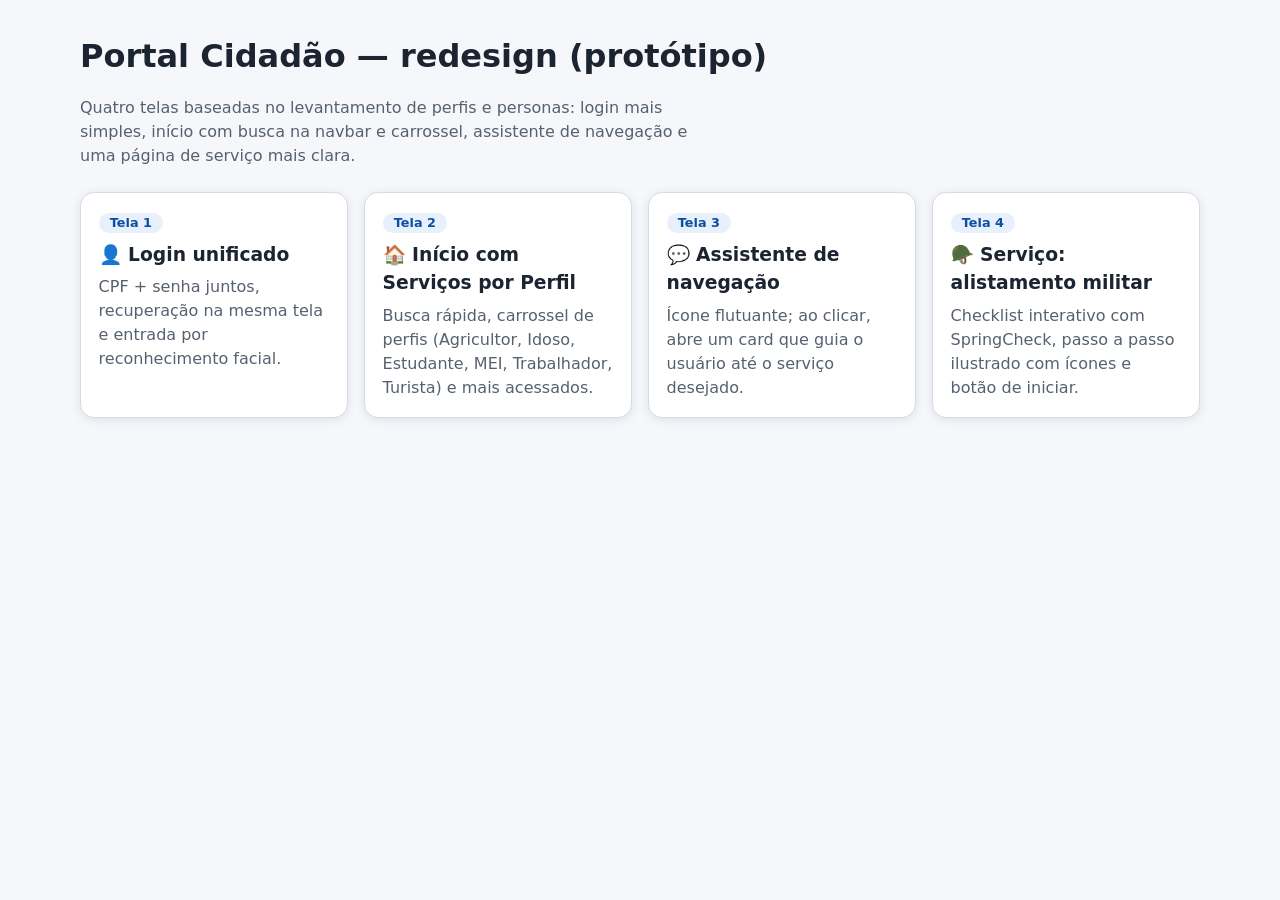
==== commit 5b3c43cf: "Redesenha navegação, home e página de alistamento do Portal Cidadão - Navbar compacta com menus por " ====
--- a/portal-cidadao/index.html
+++ b/portal-cidadao/index.html
@@ -4,18 +4,19 @@
 <meta charset="utf-8">
 <meta name="viewport" content="width=device-width, initial-scale=1">
 <title>Protótipo Portal Cidadão — Índice</title>
-<link rel="stylesheet" href="css/style.css">
+<link rel="stylesheet" href="css/base.css">
+<link rel="stylesheet" href="css/components.css">
+<link rel="stylesheet" href="css/index.css">
 </head>
 <body>
-<div class="proto-bar" role="note">Protótipo acadêmico de IHC — Mackenzie Alphaville. Marca fictícia; não é um site oficial.</div>
 <main class="container section">
   <h1 style="margin:0">Portal Cidadão — redesign (protótipo)</h1>
   <p style="color:var(--muted);max-width:60ch">Quatro telas baseadas no levantamento de perfis e personas: login mais simples, início com busca na navbar e carrossel, assistente de navegação e uma página de serviço mais clara.</p>
   <div class="hub" style="margin-top:1.5rem">
-    <a href="login.html" data-tooltip="Acesso unificado com CPF, reconhecimento facial e recuperação em uma só tela"><div class="card"><span class="tag-pill">Tela 1</span><h3>👤 Login unificado</h3><p>CPF + senha juntos, recuperação na mesma tela e entrada por reconhecimento facial.</p></div></a>
-    <a href="home.html" data-tooltip="Página inicial com destaques, serviços por perfil (gov.br) e mais acessados"><div class="card"><span class="tag-pill">Tela 2</span><h3>🏠 Início com Serviços por Perfil</h3><p>Busca rápida, carrossel de perfis (Agricultor, Idoso, Estudante, MEI, Trabalhador, Turista) e mais acessados.</p></div></a>
-    <a href="home.html?assistente=1" data-tooltip="Assistente virtual flutuante para ajudar o cidadão a achar qualquer serviço"><div class="card"><span class="tag-pill">Tela 3</span><h3>💬 Assistente de navegação</h3><p>Ícone flutuante; ao clicar, abre um card que guia o usuário até o serviço desejado.</p></div></a>
-    <a href="alistamento.html" data-tooltip="Página de serviço completa com caixas de confirmação SpringCheck e passo a passo com ícones"><div class="card"><span class="tag-pill">Tela 4</span><h3>🪖 Serviço: alistamento militar</h3><p>Checklist interativo com SpringCheck, passo a passo ilustrado com ícones e botão de iniciar.</p></div></a>
+    <a href="login.html"><div class="card"><span class="tag-pill">Tela 1</span><h3>👤 Login unificado</h3><p>CPF + senha juntos, recuperação na mesma tela e entrada por reconhecimento facial.</p></div></a>
+    <a href="home.html"><div class="card"><span class="tag-pill">Tela 2</span><h3>🏠 Início com Serviços por Perfil</h3><p>Busca rápida, carrossel de perfis (Agricultor, Idoso, Estudante, MEI, Trabalhador, Turista) e mais acessados.</p></div></a>
+    <a href="home.html?assistente=1"><div class="card"><span class="tag-pill">Tela 3</span><h3>💬 Assistente de navegação</h3><p>Ícone flutuante; ao clicar, abre um card que guia o usuário até o serviço desejado.</p></div></a>
+    <a href="alistamento.html"><div class="card"><span class="tag-pill">Tela 4</span><h3>🪖 Serviço: alistamento militar</h3><p>Checklist interativo com SpringCheck, passo a passo ilustrado com ícones e botão de iniciar.</p></div></a>
   </div>
 </main>
 <script src="js/anime.umd.min.js"></script>
--- a/portal-cidadao/css/base.css
+++ b/portal-cidadao/css/base.css
@@ -0,0 +1,112 @@
+/* Portal Cidadão — base: variáveis, modo escuro, reset, utilitários e animações compartilhadas. */
+:root {
+  --blue: #0b4ea2;
+  --blue-d: #073a7a;
+  --blue-l: #e8f0fb;
+  --yellow: #f2b705;
+  --green: #17784a;
+  --ink: #1b2430;
+  --muted: #566170;
+  --bg: #f5f7fa;
+  --card: #ffffff;
+  --line: #d5dce6;
+  --danger: #b3261e;
+  --ok: #17784a;
+  --radius: 14px;
+  --shadow: 0 2px 10px rgba(16, 32, 64, 0.10);
+  --font: system-ui, -apple-system, "Segoe UI", Roboto, Arial, sans-serif;
+}
+
+/* Modo escuro (ativado pelo botão ◐, que coloca a classe .hc no body) */
+body.hc {
+  --blue: #3b82f6;
+  --blue-d: #2563eb;
+  --blue-l: rgba(59, 130, 246, 0.16);
+  --yellow: #f59e0b;
+  --green: #10b981;
+  --ink: #e8edf5;
+  --muted: #8e9cb2;
+  --bg: #0c121e;
+  --card: #131b2e;
+  --line: #222f46;
+  --danger: #f43f5e;
+  --ok: #10b981;
+  --shadow: 0 4px 20px rgba(0, 0, 0, 0.38);
+}
+
+body, .site-header, .card, .panel, .fact, .site-footer, .input, .icon-btn, .btn, .slide {
+  transition: background-color .28s ease, border-color .28s ease, color .28s ease, box-shadow .28s ease;
+}
+
+* { box-sizing: border-box; }
+html { scroll-behavior: smooth; }
+body {
+  margin: 0;
+  font-family: var(--font);
+  color: var(--ink);
+  background: var(--bg);
+  line-height: 1.5;
+  font-size: 1rem;
+}
+a { color: var(--blue); }
+img, svg { max-width: 100%; }
+:focus-visible { outline: 3px solid var(--yellow); outline-offset: 2px; border-radius: 4px; }
+.sr-only { position: absolute; width: 1px; height: 1px; overflow: hidden; clip: rect(0 0 0 0); white-space: nowrap; }
+.skip { position: absolute; left: -999px; top: 0; background: var(--yellow); color: #000; padding: .6rem 1rem; z-index: 100; }
+.skip:focus { left: 8px; top: 8px; }
+.container { width: min(1120px, 100% - 32px); margin-inline: auto; }
+.section { margin-block: 2rem; }
+.section h2 { font-size: 1.35rem; margin: 0 0 1rem; }
+.grid { display: grid; gap: 1rem; }
+.grid-4 { grid-template-columns: repeat(auto-fit, minmax(200px, 1fr)); }
+
+/* Destaque temporário (PC.highlight) */
+.hl { animation: pulse 1.2s ease 3; }
+@keyframes pulse { 0%, 100% { box-shadow: 0 0 0 0 rgba(242, 183, 5, 0); } 50% { box-shadow: 0 0 0 8px rgba(242, 183, 5, .75); } }
+
+/* =========================================================================
+   Animações de entrada das telas (a tela de login não usa estes elementos)
+   ========================================================================= */
+@keyframes screenEntrance {
+  0% { opacity: 0; transform: translateY(14px); }
+  100% { opacity: 1; transform: translateY(0); }
+}
+
+@keyframes cardSmoothFade {
+  0% { opacity: 0; transform: translateY(12px) scale(0.988); }
+  100% { opacity: 1; transform: translateY(0) scale(1); }
+}
+
+main.container,
+main#conteudo,
+.section {
+  animation: screenEntrance 0.65s cubic-bezier(0.16, 1, 0.3, 1) both;
+}
+
+.carousel,
+.svc-head {
+  animation: screenEntrance 0.7s cubic-bezier(0.16, 1, 0.3, 1) both;
+}
+
+.grid .card,
+.hub .card,
+.facts .fact,
+.panel {
+  animation: cardSmoothFade 0.55s cubic-bezier(0.16, 1, 0.3, 1) both;
+}
+
+/* Efeito de cascata */
+.grid .card:nth-child(1), .hub a:nth-child(1) .card, .facts .fact:nth-child(1) { animation-delay: 0.04s; }
+.grid .card:nth-child(2), .hub a:nth-child(2) .card, .facts .fact:nth-child(2) { animation-delay: 0.08s; }
+.grid .card:nth-child(3), .hub a:nth-child(3) .card, .facts .fact:nth-child(3) { animation-delay: 0.12s; }
+.grid .card:nth-child(4), .hub a:nth-child(4) .card, .facts .fact:nth-child(4) { animation-delay: 0.16s; }
+.grid .card:nth-child(5), .hub a:nth-child(5) .card, .facts .fact:nth-child(5) { animation-delay: 0.20s; }
+.grid .card:nth-child(6), .hub a:nth-child(6) .card, .facts .fact:nth-child(6) { animation-delay: 0.24s; }
+
+@media (prefers-reduced-motion: reduce) {
+  *, *::before, *::after {
+    animation: none !important;
+    transition: none !important;
+    scroll-behavior: auto !important;
+  }
+}
--- a/portal-cidadao/css/components.css
+++ b/portal-cidadao/css/components.css
@@ -0,0 +1,178 @@
+/* Componentes usados em mais de uma tela:
+   botões, marca, cards, pílulas, modal, toast, tooltip e assistente. */
+
+/* Botões */
+.btn {
+  display: inline-flex;
+  align-items: center;
+  justify-content: center;
+  gap: .5rem;
+  min-height: 46px;
+  padding: .65rem 1.25rem;
+  border-radius: 999px;
+  border: 2px solid transparent;
+  font: 600 1rem var(--font);
+  cursor: pointer;
+  text-decoration: none;
+  transition: transform .2s cubic-bezier(0.16, 1, 0.3, 1), background .2s ease, box-shadow .2s ease, border-color .2s ease;
+}
+.btn:active { transform: scale(0.97); }
+.btn-primary { background: var(--blue); color: #fff; }
+.btn-primary:hover {
+  background: var(--blue-d);
+  transform: translateY(-1px);
+  box-shadow: 0 4px 14px rgba(11, 78, 162, 0.28);
+}
+body.hc .btn-primary {
+  background: linear-gradient(135deg, #2563eb, #1d4ed8);
+  color: #ffffff;
+  border: 1px solid rgba(255, 255, 255, 0.15);
+  box-shadow: 0 4px 14px rgba(37, 99, 235, 0.35);
+}
+body.hc .btn-primary:hover {
+  background: linear-gradient(135deg, #3b82f6, #2563eb);
+  box-shadow: 0 6px 18px rgba(37, 99, 235, 0.5);
+}
+
+.btn-outline { background: transparent; border-color: var(--blue); color: var(--blue); }
+.btn-outline:hover { background: var(--blue-l); }
+body.hc .btn-outline { border-color: #3b82f6; color: #60a5fa; }
+body.hc .btn-outline:hover { background: var(--blue-l); }
+.btn-block { width: 100%; }
+.btn[disabled] { opacity: .7; cursor: progress; }
+.link-btn { background: none; border: 0; color: var(--blue); font: inherit; text-decoration: underline; cursor: pointer; padding: .25rem 0; }
+.icon-btn {
+  background: none;
+  border: 1px solid var(--line);
+  border-radius: 10px;
+  min-width: 44px;
+  min-height: 44px;
+  cursor: pointer;
+  color: var(--ink);
+  font-size: 1.05rem;
+  display: inline-flex;
+  align-items: center;
+  justify-content: center;
+  transition: background .2s ease, border-color .2s ease;
+}
+.icon-btn:hover { background: var(--blue-l); border-color: var(--blue); }
+
+/* Marca */
+.brand { display: flex; align-items: center; gap: .5rem; font-weight: 800; font-size: 1.25rem; color: var(--blue); text-decoration: none; letter-spacing: -.02em; }
+body.hc .brand { color: #60a5fa; }
+.brand-mark { width: 30px; height: 30px; border-radius: 9px; background: linear-gradient(135deg, var(--blue), #2d86e6); position: relative; display: inline-block; }
+.brand-mark::after { content: ""; position: absolute; right: -3px; bottom: -3px; width: 12px; height: 12px; border-radius: 50%; background: var(--yellow); border: 2px solid var(--card); }
+
+/* Card */
+.card {
+  background: var(--card);
+  border: 1px solid var(--line);
+  border-radius: var(--radius);
+  padding: 1.1rem;
+  box-shadow: var(--shadow);
+}
+
+/* Pílulas */
+.tag-pill { background: var(--blue-l); color: var(--blue); border-radius: 999px; padding: .15rem .7rem; font-size: .8rem; font-weight: 700; }
+body.hc .tag-pill { background: var(--blue-l); color: #60a5fa; border: 1px solid rgba(59, 130, 246, 0.25); }
+.doc-pill {
+  display: inline-flex;
+  align-items: center;
+  gap: 0.3rem;
+  font-size: 0.76rem;
+  font-weight: 700;
+  padding: 0.15rem 0.55rem;
+  border-radius: 999px;
+  background: rgba(11, 78, 162, 0.1);
+  color: var(--blue);
+}
+body.hc .doc-pill {
+  background: rgba(56, 189, 248, 0.18);
+  color: #38bdf8;
+}
+
+/* Modal */
+.modal { position: fixed; inset: 0; background: rgba(5, 15, 35, .6); display: none; place-items: center; z-index: 200; padding: 1rem; }
+.modal.open { display: grid; }
+.modal-box { background: var(--card); border-radius: 20px; padding: 1.5rem; width: min(420px, 100%); text-align: center; }
+body.hc .modal-box { border: 1px solid var(--line); }
+
+/* Toast */
+.toast { position: fixed; left: 50%; bottom: 90px; transform: translateX(-50%); background: #1b2430; color: #fff; padding: .7rem 1.1rem; border-radius: 10px; z-index: 300; display: none; max-width: 90%; }
+body.hc .toast { background: #1e293b; border: 1px solid #334155; color: #f8fafc; }
+.toast.show { display: block; }
+
+/* Tooltip (criado pelo main.js para qualquer elemento com data-tooltip) */
+[data-tooltip] {
+  cursor: help;
+}
+.app-tooltip {
+  position: fixed;
+  z-index: 9999;
+  pointer-events: none;
+  background: #0f172a;
+  color: #f8fafc;
+  padding: 0.65rem 0.9rem;
+  border-radius: 10px;
+  font-size: 0.82rem;
+  line-height: 1.45;
+  max-width: 320px;
+  box-shadow: 0 12px 28px rgba(0, 0, 0, 0.35), 0 4px 10px rgba(0, 0, 0, 0.2);
+  border: 1px solid rgba(255, 255, 255, 0.15);
+  opacity: 0;
+  transform: translateY(4px) scale(0.96);
+  transition: opacity 0.16s cubic-bezier(0.16, 1, 0.3, 1), transform 0.16s cubic-bezier(0.16, 1, 0.3, 1);
+  display: flex;
+  align-items: flex-start;
+  gap: 0.5rem;
+}
+.app-tooltip.is-active {
+  opacity: 1;
+  transform: translateY(0) scale(1);
+}
+.app-tooltip .tooltip-icon {
+  font-size: 1.1rem;
+  line-height: 1;
+  flex: none;
+  margin-top: 2px;
+}
+.app-tooltip strong {
+  display: block;
+  font-size: 0.85rem;
+  margin-bottom: 0.2rem;
+  color: #60a5fa;
+}
+body.hc .app-tooltip {
+  background: #090e17;
+  border-color: #38bdf8;
+  box-shadow: 0 12px 32px rgba(0,0,0,0.7);
+}
+body.hc .app-tooltip strong {
+  color: #93c5fd;
+}
+
+/* Assistente (criado pelo assistente.js) */
+.fab { position: fixed; right: 18px; bottom: 18px; width: 60px; height: 60px; border-radius: 50%; border: 0; background: var(--blue); color: #fff; font-size: 1.6rem; cursor: pointer; box-shadow: 0 6px 20px rgba(0, 0, 0, .3); z-index: 150; transition: transform .2s ease, background .2s ease; }
+.fab:hover { background: var(--blue-d); transform: scale(1.06); }
+body.hc .fab { background: linear-gradient(135deg, #2563eb, #1d4ed8); color: #fff; box-shadow: 0 6px 24px rgba(0, 0, 0, .5); }
+.assist { position: fixed; right: 18px; bottom: 90px; width: min(360px, 100% - 36px); max-height: min(560px, calc(100vh - 120px)); background: var(--card); border: 1px solid var(--line); border-radius: 18px; box-shadow: 0 10px 36px rgba(0, 0, 0, .28); display: none; flex-direction: column; z-index: 150; overflow: hidden; }
+.assist.open { display: flex; }
+.assist-head { background: var(--blue); color: #fff; padding: .8rem 1rem; display: flex; justify-content: space-between; align-items: center; }
+body.hc .assist-head { background: #1a253d; border-bottom: 1px solid var(--line); color: #ffffff; }
+.assist-head strong { display: block; }
+.assist-head small { opacity: .85; }
+.assist-head button { background: none; border: 0; color: inherit; font-size: 1.3rem; cursor: pointer; min-width: 40px; min-height: 40px; }
+.assist-body { padding: 1rem; overflow: auto; flex: 1; display: flex; flex-direction: column; gap: .6rem; }
+.bubble { padding: .6rem .85rem; border-radius: 14px; max-width: 90%; font-size: .95rem; }
+.bubble.bot { background: var(--blue-l); align-self: flex-start; }
+.bubble.me { background: var(--blue); color: #fff; align-self: flex-end; }
+body.hc .bubble.bot { background: #1c2740; color: #e8edf5; }
+body.hc .bubble.me { background: #2563eb; color: #fff; }
+.chips { display: flex; flex-wrap: wrap; gap: .4rem; }
+.chip { border: 1.5px solid var(--blue); background: var(--card); color: var(--blue); border-radius: 999px; padding: .35rem .8rem; font: 600 .85rem var(--font); cursor: pointer; }
+.chip:hover { background: var(--blue-l); }
+body.hc .chip { border-color: #3b82f6; color: #60a5fa; }
+.assist-form { display: flex; gap: .4rem; padding: .7rem; border-top: 1px solid var(--line); }
+.assist-form input { flex: 1; min-width: 0; }
+body.hc .assist-form input { background: #0d1424; border-color: var(--line); color: var(--ink); }
+.assist-note { font-size: .72rem; color: var(--muted); padding: 0 .8rem .6rem; }
--- a/portal-cidadao/css/index.css
+++ b/portal-cidadao/css/index.css
@@ -0,0 +1,8 @@
+/* Tela de índice do protótipo (index.html) */
+.hub { display: grid; gap: 1rem; grid-template-columns: repeat(auto-fit, minmax(240px, 1fr)); }
+.hub a { display: block; text-decoration: none; color: var(--ink); }
+.hub .card { transition: .2s; height: 100%; }
+.hub .card:hover { border-color: var(--blue); transform: translateY(-3px); box-shadow: 0 8px 24px rgba(11, 78, 162, 0.12); }
+body.hc .hub .card:hover { box-shadow: 0 8px 24px rgba(59, 130, 246, 0.22); }
+.hub h3 { margin: .4rem 0; }
+.hub p { color: var(--muted); margin: 0; }
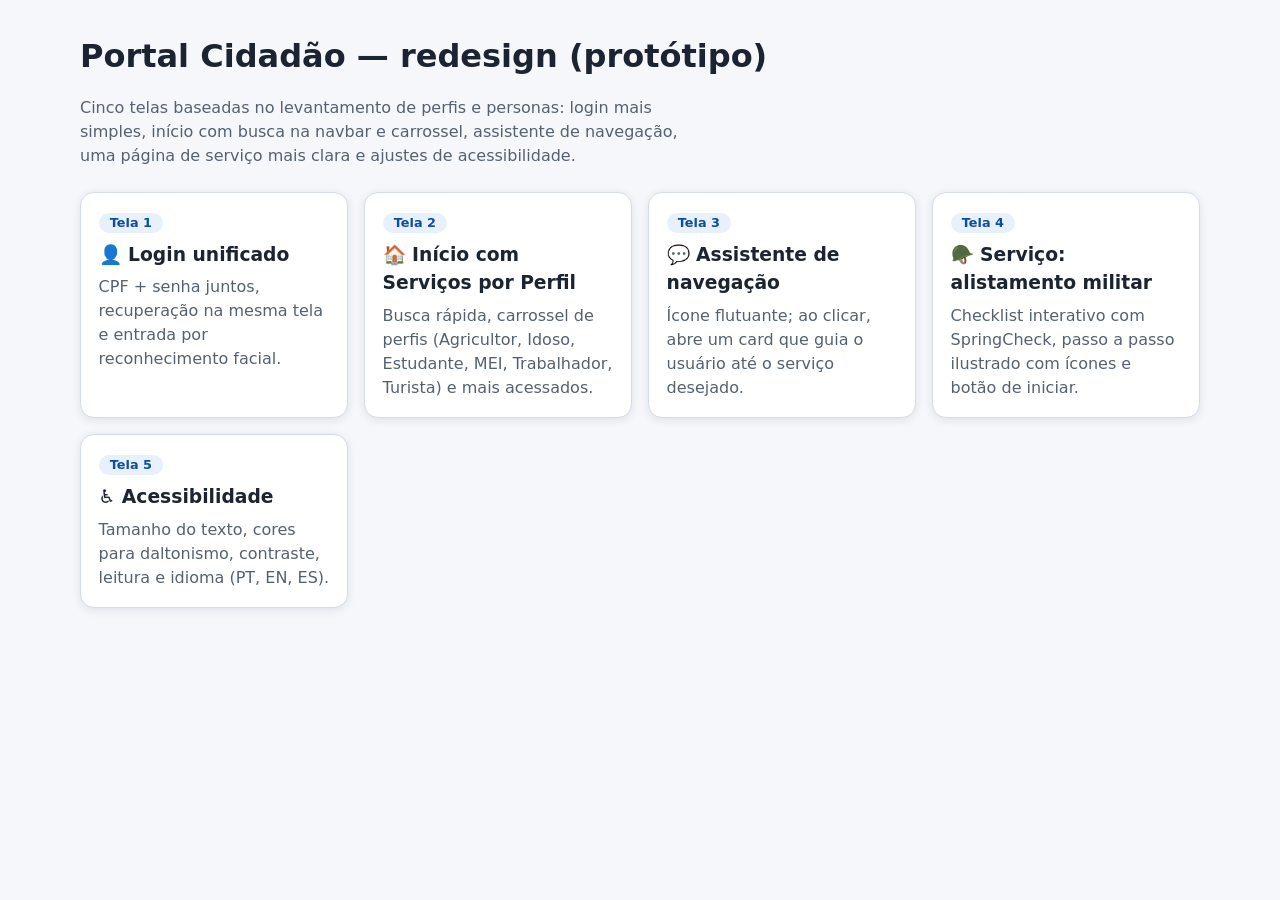
==== commit e7ebbb71: "Adiciona tela de acessibilidade, idiomas e popups de correção - Nova tela de acessibilidade: tamanho" ====
--- a/portal-cidadao/index.html
+++ b/portal-cidadao/index.html
@@ -4,6 +4,7 @@
 <meta charset="utf-8">
 <meta name="viewport" content="width=device-width, initial-scale=1">
 <title>Protótipo Portal Cidadão — Índice</title>
+<script src="js/prefs.js"></script>
 <link rel="stylesheet" href="css/base.css">
 <link rel="stylesheet" href="css/components.css">
 <link rel="stylesheet" href="css/index.css">
@@ -11,15 +12,17 @@
 <body>
 <main class="container section">
   <h1 style="margin:0">Portal Cidadão — redesign (protótipo)</h1>
-  <p style="color:var(--muted);max-width:60ch">Quatro telas baseadas no levantamento de perfis e personas: login mais simples, início com busca na navbar e carrossel, assistente de navegação e uma página de serviço mais clara.</p>
+  <p style="color:var(--muted);max-width:60ch">Cinco telas baseadas no levantamento de perfis e personas: login mais simples, início com busca na navbar e carrossel, assistente de navegação, uma página de serviço mais clara e ajustes de acessibilidade.</p>
   <div class="hub" style="margin-top:1.5rem">
     <a href="login.html"><div class="card"><span class="tag-pill">Tela 1</span><h3>👤 Login unificado</h3><p>CPF + senha juntos, recuperação na mesma tela e entrada por reconhecimento facial.</p></div></a>
     <a href="home.html"><div class="card"><span class="tag-pill">Tela 2</span><h3>🏠 Início com Serviços por Perfil</h3><p>Busca rápida, carrossel de perfis (Agricultor, Idoso, Estudante, MEI, Trabalhador, Turista) e mais acessados.</p></div></a>
     <a href="home.html?assistente=1"><div class="card"><span class="tag-pill">Tela 3</span><h3>💬 Assistente de navegação</h3><p>Ícone flutuante; ao clicar, abre um card que guia o usuário até o serviço desejado.</p></div></a>
     <a href="alistamento.html"><div class="card"><span class="tag-pill">Tela 4</span><h3>🪖 Serviço: alistamento militar</h3><p>Checklist interativo com SpringCheck, passo a passo ilustrado com ícones e botão de iniciar.</p></div></a>
+    <a href="acessibilidade.html"><div class="card"><span class="tag-pill">Tela 5</span><h3>♿ Acessibilidade</h3><p>Tamanho do texto, cores para daltonismo, contraste, leitura e idioma (PT, EN, ES).</p></div></a>
   </div>
 </main>
-<script src="js/anime.umd.min.js"></script>
 <script src="js/main.js"></script>
+<script src="js/i18n.js"></script>
+<script src="js/vlibras.js"></script>
 </body>
 </html>
--- a/portal-cidadao/css/base.css
+++ b/portal-cidadao/css/base.css
@@ -17,24 +17,24 @@
   --font: system-ui, -apple-system, "Segoe UI", Roboto, Arial, sans-serif;
 }
 
-/* Modo escuro (ativado pelo botão ◐, que coloca a classe .hc no body) */
+/* Alto contraste preto e branco (ativado pelo botão ◐, que coloca .hc no body) */
 body.hc {
-  --blue: #3b82f6;
-  --blue-d: #2563eb;
-  --blue-l: rgba(59, 130, 246, 0.16);
-  --yellow: #f59e0b;
-  --green: #10b981;
-  --ink: #e8edf5;
-  --muted: #8e9cb2;
-  --bg: #0c121e;
-  --card: #131b2e;
-  --line: #222f46;
-  --danger: #f43f5e;
-  --ok: #10b981;
-  --shadow: 0 4px 20px rgba(0, 0, 0, 0.38);
+  --blue: #ffffff;
+  --blue-d: #ffffff;
+  --blue-l: #1a1a1a;
+  --yellow: #ffffff;
+  --green: #ffffff;
+  --ink: #ffffff;
+  --muted: #d6d6d6;
+  --bg: #000000;
+  --card: #000000;
+  --line: #ffffff;
+  --danger: #ffffff;
+  --ok: #ffffff;
+  --shadow: 0 0 0 2px #ffffff;
 }
 
-body, .site-header, .card, .panel, .fact, .site-footer, .input, .icon-btn, .btn, .slide {
+body, .site-header, .card, .panel, .site-footer, .input, .btn, .slide {
   transition: background-color .28s ease, border-color .28s ease, color .28s ease, box-shadow .28s ease;
 }
 
@@ -57,8 +57,6 @@
 .container { width: min(1120px, 100% - 32px); margin-inline: auto; }
 .section { margin-block: 2rem; }
 .section h2 { font-size: 1.35rem; margin: 0 0 1rem; }
-.grid { display: grid; gap: 1rem; }
-.grid-4 { grid-template-columns: repeat(auto-fit, minmax(200px, 1fr)); }
 
 /* Destaque temporário (PC.highlight) */
 .hl { animation: pulse 1.2s ease 3; }
@@ -88,20 +86,18 @@
   animation: screenEntrance 0.7s cubic-bezier(0.16, 1, 0.3, 1) both;
 }
 
-.grid .card,
 .hub .card,
-.facts .fact,
 .panel {
   animation: cardSmoothFade 0.55s cubic-bezier(0.16, 1, 0.3, 1) both;
 }
 
 /* Efeito de cascata */
-.grid .card:nth-child(1), .hub a:nth-child(1) .card, .facts .fact:nth-child(1) { animation-delay: 0.04s; }
-.grid .card:nth-child(2), .hub a:nth-child(2) .card, .facts .fact:nth-child(2) { animation-delay: 0.08s; }
-.grid .card:nth-child(3), .hub a:nth-child(3) .card, .facts .fact:nth-child(3) { animation-delay: 0.12s; }
-.grid .card:nth-child(4), .hub a:nth-child(4) .card, .facts .fact:nth-child(4) { animation-delay: 0.16s; }
-.grid .card:nth-child(5), .hub a:nth-child(5) .card, .facts .fact:nth-child(5) { animation-delay: 0.20s; }
-.grid .card:nth-child(6), .hub a:nth-child(6) .card, .facts .fact:nth-child(6) { animation-delay: 0.24s; }
+.hub a:nth-child(1) .card { animation-delay: 0.04s; }
+.hub a:nth-child(2) .card { animation-delay: 0.08s; }
+.hub a:nth-child(3) .card { animation-delay: 0.12s; }
+.hub a:nth-child(4) .card { animation-delay: 0.16s; }
+.hub a:nth-child(5) .card { animation-delay: 0.20s; }
+.hub a:nth-child(6) .card { animation-delay: 0.24s; }
 
 @media (prefers-reduced-motion: reduce) {
   *, *::before, *::after {
@@ -110,3 +106,43 @@
     scroll-behavior: auto !important;
   }
 }
+
+/* ---------- Preferências da tela de acessibilidade (js/prefs.js põe as classes no <html>) ---------- */
+/* Daltonismo: troca as cores que carregam significado (certo / erro / atenção) por pares fáceis de diferenciar */
+html.cb-protan,
+html.cb-deutan { --ok: #0072b2; --green: #0072b2; --danger: #a84b00; }
+html.cb-tritan { --ok: #17784a; --green: #17784a; --danger: #b3261e; --yellow: #c2185b; }
+html.cb-mono { filter: grayscale(1); }
+/* Sem cor, o erro também aparece pela borda tracejada e mais grossa */
+html.cb-protan .input.invalid, html.cb-deutan .input.invalid,
+html.cb-tritan .input.invalid, html.cb-mono .input.invalid { border-style: dashed; border-width: 3px; }
+html.cb-mono a:not([class]) { text-decoration: underline; }
+
+/* Sublinhar links */
+html.links-underline a:not(.btn):not(.card):not(.svc):not(.pd-item):not(.brand):not(.nav-login):not(.tb-icon):not(.ouv-btn) {
+  text-decoration: underline;
+  text-underline-offset: 3px;
+}
+
+/* Mais espaço no texto (WCAG 1.4.12) */
+html.text-spacing body * {
+  line-height: 1.75 !important;
+  letter-spacing: .04em !important;
+  word-spacing: .12em !important;
+}
+html.text-spacing p { margin-bottom: 1em; }
+
+/* Reduzir animações */
+html.reduce-motion *, html.reduce-motion *::before, html.reduce-motion *::after {
+  animation: none !important;
+  transition: none !important;
+  scroll-behavior: auto !important;
+}
+
+/* ---------- Texto grande: nada pode empurrar a página para fora da tela ---------- */
+/* Palavras muito longas quebram em vez de alargar a coluna */
+h1, h2, h3, .svc-title, .pd-name, .opt-name, .step-title { overflow-wrap: anywhere; hyphens: auto; }
+img, svg, video { max-width: 100%; }
+
+/* Página em outro idioma: fica escondida só até a tradução ser aplicada (js/i18n.js) */
+html.i18n-pending body { visibility: hidden; }
--- a/portal-cidadao/css/components.css
+++ b/portal-cidadao/css/components.css
@@ -24,42 +24,28 @@
   box-shadow: 0 4px 14px rgba(11, 78, 162, 0.28);
 }
 body.hc .btn-primary {
-  background: linear-gradient(135deg, #2563eb, #1d4ed8);
-  color: #ffffff;
-  border: 1px solid rgba(255, 255, 255, 0.15);
-  box-shadow: 0 4px 14px rgba(37, 99, 235, 0.35);
+  background: #fff;
+  color: #000;
+  border: 2px solid #fff;
+  box-shadow: none;
 }
 body.hc .btn-primary:hover {
-  background: linear-gradient(135deg, #3b82f6, #2563eb);
-  box-shadow: 0 6px 18px rgba(37, 99, 235, 0.5);
+  background: #000;
+  color: #fff;
+  box-shadow: 0 0 0 2px #fff;
 }
 
 .btn-outline { background: transparent; border-color: var(--blue); color: var(--blue); }
 .btn-outline:hover { background: var(--blue-l); }
-body.hc .btn-outline { border-color: #3b82f6; color: #60a5fa; }
+body.hc .btn-outline { border-color: #fff; color: #fff; }
 body.hc .btn-outline:hover { background: var(--blue-l); }
 .btn-block { width: 100%; }
 .btn[disabled] { opacity: .7; cursor: progress; }
 .link-btn { background: none; border: 0; color: var(--blue); font: inherit; text-decoration: underline; cursor: pointer; padding: .25rem 0; }
-.icon-btn {
-  background: none;
-  border: 1px solid var(--line);
-  border-radius: 10px;
-  min-width: 44px;
-  min-height: 44px;
-  cursor: pointer;
-  color: var(--ink);
-  font-size: 1.05rem;
-  display: inline-flex;
-  align-items: center;
-  justify-content: center;
-  transition: background .2s ease, border-color .2s ease;
-}
-.icon-btn:hover { background: var(--blue-l); border-color: var(--blue); }
 
 /* Marca */
 .brand { display: flex; align-items: center; gap: .5rem; font-weight: 800; font-size: 1.25rem; color: var(--blue); text-decoration: none; letter-spacing: -.02em; }
-body.hc .brand { color: #60a5fa; }
+body.hc .brand { color: #fff; }
 .brand-mark { width: 30px; height: 30px; border-radius: 9px; background: linear-gradient(135deg, var(--blue), #2d86e6); position: relative; display: inline-block; }
 .brand-mark::after { content: ""; position: absolute; right: -3px; bottom: -3px; width: 12px; height: 12px; border-radius: 50%; background: var(--yellow); border: 2px solid var(--card); }
 
@@ -74,22 +60,7 @@
 
 /* Pílulas */
 .tag-pill { background: var(--blue-l); color: var(--blue); border-radius: 999px; padding: .15rem .7rem; font-size: .8rem; font-weight: 700; }
-body.hc .tag-pill { background: var(--blue-l); color: #60a5fa; border: 1px solid rgba(59, 130, 246, 0.25); }
-.doc-pill {
-  display: inline-flex;
-  align-items: center;
-  gap: 0.3rem;
-  font-size: 0.76rem;
-  font-weight: 700;
-  padding: 0.15rem 0.55rem;
-  border-radius: 999px;
-  background: rgba(11, 78, 162, 0.1);
-  color: var(--blue);
-}
-body.hc .doc-pill {
-  background: rgba(56, 189, 248, 0.18);
-  color: #38bdf8;
-}
+body.hc .tag-pill { background: #000; color: #fff; border: 1px solid #fff; }
 
 /* Modal */
 .modal { position: fixed; inset: 0; background: rgba(5, 15, 35, .6); display: none; place-items: center; z-index: 200; padding: 1rem; }
@@ -99,7 +70,7 @@
 
 /* Toast */
 .toast { position: fixed; left: 50%; bottom: 90px; transform: translateX(-50%); background: #1b2430; color: #fff; padding: .7rem 1.1rem; border-radius: 10px; z-index: 300; display: none; max-width: 90%; }
-body.hc .toast { background: #1e293b; border: 1px solid #334155; color: #f8fafc; }
+body.hc .toast { background: #000; border: 2px solid #fff; color: #fff; }
 .toast.show { display: block; }
 
 /* Tooltip (criado pelo main.js para qualquer elemento com data-tooltip) */
@@ -143,22 +114,22 @@
   color: #60a5fa;
 }
 body.hc .app-tooltip {
-  background: #090e17;
-  border-color: #38bdf8;
-  box-shadow: 0 12px 32px rgba(0,0,0,0.7);
+  background: #000;
+  border-color: #fff;
+  box-shadow: 0 0 0 2px #fff;
 }
 body.hc .app-tooltip strong {
-  color: #93c5fd;
+  color: #fff;
 }
 
 /* Assistente (criado pelo assistente.js) */
-.fab { position: fixed; right: 18px; bottom: 18px; width: 60px; height: 60px; border-radius: 50%; border: 0; background: var(--blue); color: #fff; font-size: 1.6rem; cursor: pointer; box-shadow: 0 6px 20px rgba(0, 0, 0, .3); z-index: 150; transition: transform .2s ease, background .2s ease; }
+.fab { position: fixed; right: 18px; bottom: 18px; width: 3.75rem; height: 3.75rem; display: grid; place-items: center; line-height: 1; border-radius: 50%; border: 0; background: var(--blue); color: #fff; font-size: 1.6rem; cursor: pointer; box-shadow: 0 6px 20px rgba(0, 0, 0, .3); z-index: 150; transition: transform .2s ease, background .2s ease; }
 .fab:hover { background: var(--blue-d); transform: scale(1.06); }
-body.hc .fab { background: linear-gradient(135deg, #2563eb, #1d4ed8); color: #fff; box-shadow: 0 6px 24px rgba(0, 0, 0, .5); }
+body.hc .fab { background: #fff; color: #000; border: 2px solid #fff; box-shadow: 0 0 0 3px #000, 0 0 0 5px #fff; }
 .assist { position: fixed; right: 18px; bottom: 90px; width: min(360px, 100% - 36px); max-height: min(560px, calc(100vh - 120px)); background: var(--card); border: 1px solid var(--line); border-radius: 18px; box-shadow: 0 10px 36px rgba(0, 0, 0, .28); display: none; flex-direction: column; z-index: 150; overflow: hidden; }
 .assist.open { display: flex; }
 .assist-head { background: var(--blue); color: #fff; padding: .8rem 1rem; display: flex; justify-content: space-between; align-items: center; }
-body.hc .assist-head { background: #1a253d; border-bottom: 1px solid var(--line); color: #ffffff; }
+body.hc .assist-head { background: #000; border-bottom: 2px solid #fff; color: #ffffff; }
 .assist-head strong { display: block; }
 .assist-head small { opacity: .85; }
 .assist-head button { background: none; border: 0; color: inherit; font-size: 1.3rem; cursor: pointer; min-width: 40px; min-height: 40px; }
@@ -166,13 +137,114 @@
 .bubble { padding: .6rem .85rem; border-radius: 14px; max-width: 90%; font-size: .95rem; }
 .bubble.bot { background: var(--blue-l); align-self: flex-start; }
 .bubble.me { background: var(--blue); color: #fff; align-self: flex-end; }
-body.hc .bubble.bot { background: #1c2740; color: #e8edf5; }
-body.hc .bubble.me { background: #2563eb; color: #fff; }
+.assist-destination { align-self: flex-start; max-width: 90%; }
+.assist-link { display: inline-flex; align-items: center; gap: .35rem; padding: .5rem .75rem; border: 1px solid var(--blue); border-radius: 8px; background: var(--card); color: var(--blue); font-weight: 700; text-decoration: none; }
+.assist-link::after { content: '→'; }
+.assist-link:hover { background: var(--blue-l); }
+body.hc .bubble.bot { background: #1a1a1a; color: #fff; border: 1px solid #fff; }
+body.hc .bubble.me { background: #fff; color: #000; border: 1px solid #fff; }
+body.hc .assist-link { background: #000; color: #fff; border-color: #fff; }
 .chips { display: flex; flex-wrap: wrap; gap: .4rem; }
 .chip { border: 1.5px solid var(--blue); background: var(--card); color: var(--blue); border-radius: 999px; padding: .35rem .8rem; font: 600 .85rem var(--font); cursor: pointer; }
 .chip:hover { background: var(--blue-l); }
-body.hc .chip { border-color: #3b82f6; color: #60a5fa; }
+body.hc .chip { border-color: #fff; color: #fff; }
 .assist-form { display: flex; gap: .4rem; padding: .7rem; border-top: 1px solid var(--line); }
 .assist-form input { flex: 1; min-width: 0; }
-body.hc .assist-form input { background: #0d1424; border-color: var(--line); color: var(--ink); }
+body.hc .assist-form input { background: #000; border-color: #fff; color: #fff; }
 .assist-note { font-size: .72rem; color: var(--muted); padding: 0 .8rem .6rem; }
+
+/* ---------- Popup de correção (PC.dialog em js/main.js) ---------- */
+.pcd-overlay {
+  position: fixed;
+  inset: 0;
+  z-index: 400;
+  display: grid;
+  place-items: center;
+  padding: 1rem;
+  background: rgba(5, 15, 35, .55);
+  animation: pcdFade .15s ease;
+}
+.pcd {
+  --pcd: var(--danger);
+  width: min(460px, 100%);
+  max-height: calc(100dvh - 2rem);
+  overflow-y: auto;
+  background: var(--card);
+  color: var(--ink);
+  border-radius: 18px;
+  border-top: 6px solid var(--pcd);
+  box-shadow: 0 24px 60px rgba(0, 0, 0, .3);
+  padding: 1.25rem 1.35rem 1.35rem;
+  text-align: left;
+  animation: pcdPop .2s cubic-bezier(0.16, 1, 0.3, 1);
+}
+.pcd-warning { --pcd: #a15c00; }
+.pcd-info { --pcd: var(--blue); }
+.pcd-head { display: flex; align-items: center; gap: .7rem; }
+.pcd-ico {
+  flex: none;
+  display: grid;
+  place-items: center;
+  width: 2.2rem;
+  height: 2.2rem;
+  border-radius: 50%;
+  background: var(--pcd);
+  color: #fff;
+  font-weight: 900;
+  font-size: 1.15rem;
+}
+.pcd-warning .pcd-ico { border-radius: 8px; }
+.pcd-warning .pcd-ico { font-size: 1.05rem; }
+.pcd-title { flex: 1; margin: 0; font-size: 1.2rem; line-height: 1.25; }
+.pcd-x {
+  flex: none;
+  width: 40px;
+  height: 40px;
+  border: 0;
+  border-radius: 10px;
+  background: none;
+  color: var(--muted);
+  font-size: 1.6rem;
+  line-height: 1;
+  cursor: pointer;
+}
+.pcd-x:hover { background: var(--blue-l); color: var(--ink); }
+.pcd-msg { margin: .75rem 0 .5rem; color: var(--ink); line-height: 1.5; }
+.pcd-list { list-style: none; margin: .25rem 0 0; padding: 0; display: grid; gap: .5rem; }
+.pcd-list li {
+  display: flex;
+  align-items: center;
+  flex-wrap: wrap;
+  gap: .5rem .75rem;
+  padding: .7rem .8rem;
+  border-radius: 10px;
+  border-left: 4px solid var(--pcd);
+  background: var(--bg);
+}
+.pcd-item-text { flex: 1 1 12rem; min-width: 0; line-height: 1.4; font-weight: 600; }
+.pcd-fix {
+  flex: none;
+  min-height: 40px;
+  padding: 0 .85rem;
+  border: 2px solid var(--blue);
+  border-radius: 8px;
+  background: var(--card);
+  color: var(--blue);
+  font: 700 .9rem var(--font);
+  cursor: pointer;
+}
+.pcd-fix:hover { background: var(--blue-l); }
+.pcd-list li.done { border-left-color: var(--ok); opacity: .75; }
+.pcd-list li.done .pcd-item-text { text-decoration: line-through; }
+.pcd-done-tag { font-weight: 700; color: var(--ok); }
+.pcd-actions { display: flex; flex-wrap: wrap; gap: .6rem; margin-top: 1.1rem; }
+.pcd-actions .btn { flex: 1 1 10rem; }
+body.hc .pcd { border: 2px solid #fff; border-top-width: 6px; }
+body.hc .pcd-ico { color: #000; }
+body.hc .pcd-fix { border-color: #fff; color: #fff; background: #000; }
+@keyframes pcdFade { from { opacity: 0; } }
+@keyframes pcdPop { from { opacity: 0; transform: translateY(12px) scale(.97); } }
+
+/* Busca: "Você quis dizer…?" */
+.suggest .suggest-hint { padding: .55rem .75rem; font-size: .9rem; color: var(--muted); border-bottom: 1px solid var(--line); margin-bottom: .25rem; }
+.suggest .suggest-hint strong { color: var(--ink); }
--- a/portal-cidadao/css/index.css
+++ b/portal-cidadao/css/index.css
@@ -3,6 +3,6 @@
 .hub a { display: block; text-decoration: none; color: var(--ink); }
 .hub .card { transition: .2s; height: 100%; }
 .hub .card:hover { border-color: var(--blue); transform: translateY(-3px); box-shadow: 0 8px 24px rgba(11, 78, 162, 0.12); }
-body.hc .hub .card:hover { box-shadow: 0 8px 24px rgba(59, 130, 246, 0.22); }
+body.hc .hub .card:hover { box-shadow: 0 0 0 2px #fff; }
 .hub h3 { margin: .4rem 0; }
 .hub p { color: var(--muted); margin: 0; }
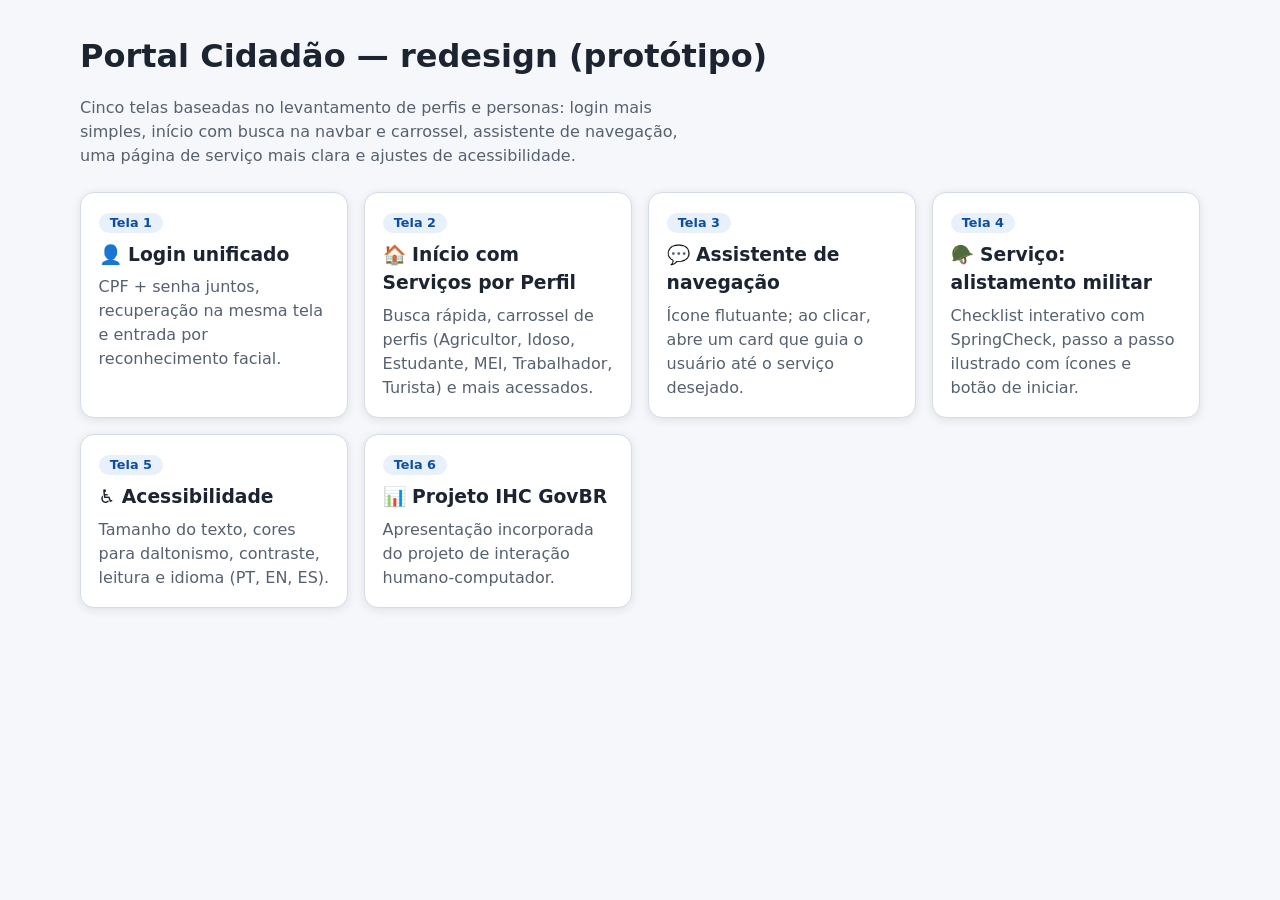
==== commit bb1fa733: "Adiciona página do Projeto IHC GovBR e link no índice" ====
--- a/portal-cidadao/index.html
+++ b/portal-cidadao/index.html
@@ -4,6 +4,8 @@
 <meta charset="utf-8">
 <meta name="viewport" content="width=device-width, initial-scale=1">
 <title>Protótipo Portal Cidadão — Índice</title>
+<link rel="icon" type="image/png" href="img/favicon.png">
+<link rel="apple-touch-icon" href="img/apple-touch-icon.png">
 <script src="js/prefs.js"></script>
 <link rel="stylesheet" href="css/base.css">
 <link rel="stylesheet" href="css/components.css">
@@ -19,10 +21,12 @@
     <a href="home.html?assistente=1"><div class="card"><span class="tag-pill">Tela 3</span><h3>💬 Assistente de navegação</h3><p>Ícone flutuante; ao clicar, abre um card que guia o usuário até o serviço desejado.</p></div></a>
     <a href="alistamento.html"><div class="card"><span class="tag-pill">Tela 4</span><h3>🪖 Serviço: alistamento militar</h3><p>Checklist interativo com SpringCheck, passo a passo ilustrado com ícones e botão de iniciar.</p></div></a>
     <a href="acessibilidade.html"><div class="card"><span class="tag-pill">Tela 5</span><h3>♿ Acessibilidade</h3><p>Tamanho do texto, cores para daltonismo, contraste, leitura e idioma (PT, EN, ES).</p></div></a>
+    <a href="projeto-ihc.html"><div class="card"><span class="tag-pill">Tela 6</span><h3>📊 Projeto IHC GovBR</h3><p>Apresentação incorporada do projeto de interação humano-computador.</p></div></a>
   </div>
 </main>
 <script src="js/main.js"></script>
 <script src="js/i18n.js"></script>
+<script src="js/leitor.js"></script>
 <script src="js/vlibras.js"></script>
 </body>
 </html>
--- a/portal-cidadao/css/components.css
+++ b/portal-cidadao/css/components.css
@@ -46,8 +46,15 @@
 /* Marca */
 .brand { display: flex; align-items: center; gap: .5rem; font-weight: 800; font-size: 1.25rem; color: var(--blue); text-decoration: none; letter-spacing: -.02em; }
 body.hc .brand { color: #fff; }
-.brand-mark { width: 30px; height: 30px; border-radius: 9px; background: linear-gradient(135deg, var(--blue), #2d86e6); position: relative; display: inline-block; }
-.brand-mark::after { content: ""; position: absolute; right: -3px; bottom: -3px; width: 12px; height: 12px; border-radius: 50%; background: var(--yellow); border: 2px solid var(--card); }
+/* Logo gov.br + nome do portal (o tamanho acompanha o texto escolhido) */
+.brand-logo { display: block; height: 2rem; width: auto; flex: none; }
+.brand-sep { width: 1px; height: 1.5rem; background: var(--line); flex: none; }
+.brand-name { font-size: .95em; }
+/* No alto contraste e no rodapé escuro, o logo colorido fica num selo branco para continuar legível */
+body.hc .brand-logo,
+.brand-footer .brand-logo { background: #fff; border-radius: 6px; padding: .2rem .4rem; box-sizing: content-box; }
+.brand-footer { color: #fff; }
+.brand-footer .brand-sep { background: rgba(255, 255, 255, .35); }
 
 /* Card */
 .card {
@@ -248,3 +255,68 @@
 /* Busca: "Você quis dizer…?" */
 .suggest .suggest-hint { padding: .55rem .75rem; font-size: .9rem; color: var(--muted); border-bottom: 1px solid var(--line); margin-bottom: .25rem; }
 .suggest .suggest-hint strong { color: var(--ink); }
+
+/* ---------- Leitor de voz (js/leitor.js) ---------- */
+/* trecho sendo lido: contorno amarelo bem visível */
+.pc-reading { outline: 3px solid var(--yellow) !important; outline-offset: 4px; border-radius: 6px; background-color: rgba(242, 183, 5, .12); }
+
+.pc-reader-bar {
+  position: fixed;
+  left: 50%;
+  bottom: 18px;
+  transform: translateX(-50%);
+  z-index: 160;
+  display: flex;
+  align-items: center;
+  flex-wrap: wrap;
+  justify-content: center;
+  gap: .4rem;
+  max-width: calc(100% - 2rem);
+  padding: .45rem .55rem;
+  border-radius: 14px;
+  background: #0a2547;
+  color: #fff;
+  box-shadow: 0 10px 30px rgba(0, 0, 0, .3);
+}
+.pc-reader-bar[hidden] { display: none; }
+.prb-title { display: inline-flex; align-items: center; gap: .35rem; font-weight: 700; font-size: .9rem; padding: 0 .35rem; }
+.prb-title svg { width: 1.2rem; height: 1.2rem; fill: none; stroke: currentColor; stroke-width: 2; stroke-linecap: round; stroke-linejoin: round; }
+.prb-btn, .prb-rate select {
+  min-height: 40px;
+  min-width: 40px;
+  padding: 0 .75rem;
+  border: 1.5px solid rgba(255, 255, 255, .45);
+  border-radius: 10px;
+  background: transparent;
+  color: #fff;
+  font: 700 .9rem var(--font);
+  cursor: pointer;
+}
+.prb-btn:hover { background: rgba(255, 255, 255, .15); }
+.prb-read { background: #fff; color: #0a2547; border-color: #fff; }
+.prb-read:hover { background: #dbe7fa; }
+.prb-btn:disabled { opacity: .45; cursor: default; }
+.prb-rate select { padding: 0 .5rem; }
+.prb-rate select option { color: #000; }
+.pc-reader-bar :focus-visible { outline: 3px solid var(--yellow); outline-offset: 2px; }
+body.hc .pc-reader-bar { background: #000; border: 2px solid #fff; }
+/* com a barra aberta, os botões flutuantes sobem para não ficar por cima dela */
+html.reader-on .fab { bottom: 84px; }
+html.reader-on .assist { bottom: 156px; }
+
+/* botão de liga/desliga no topo e no login */
+.tb-reader.is-on, .login-reader.is-on { background: var(--blue); color: #fff; }
+body.hc .tb-reader.is-on, body.hc .login-reader.is-on { background: #fff; color: #000; }
+.login-reader {
+  display: inline-grid;
+  place-items: center;
+  width: 36px;
+  height: 36px;
+  border: 1px solid var(--line);
+  border-radius: 8px;
+  background: var(--card);
+  color: var(--blue);
+  cursor: pointer;
+}
+.login-reader svg { width: 18px; height: 18px; fill: none; stroke: currentColor; stroke-width: 2; stroke-linecap: round; stroke-linejoin: round; }
+body.hc .login-reader { color: #fff; }
